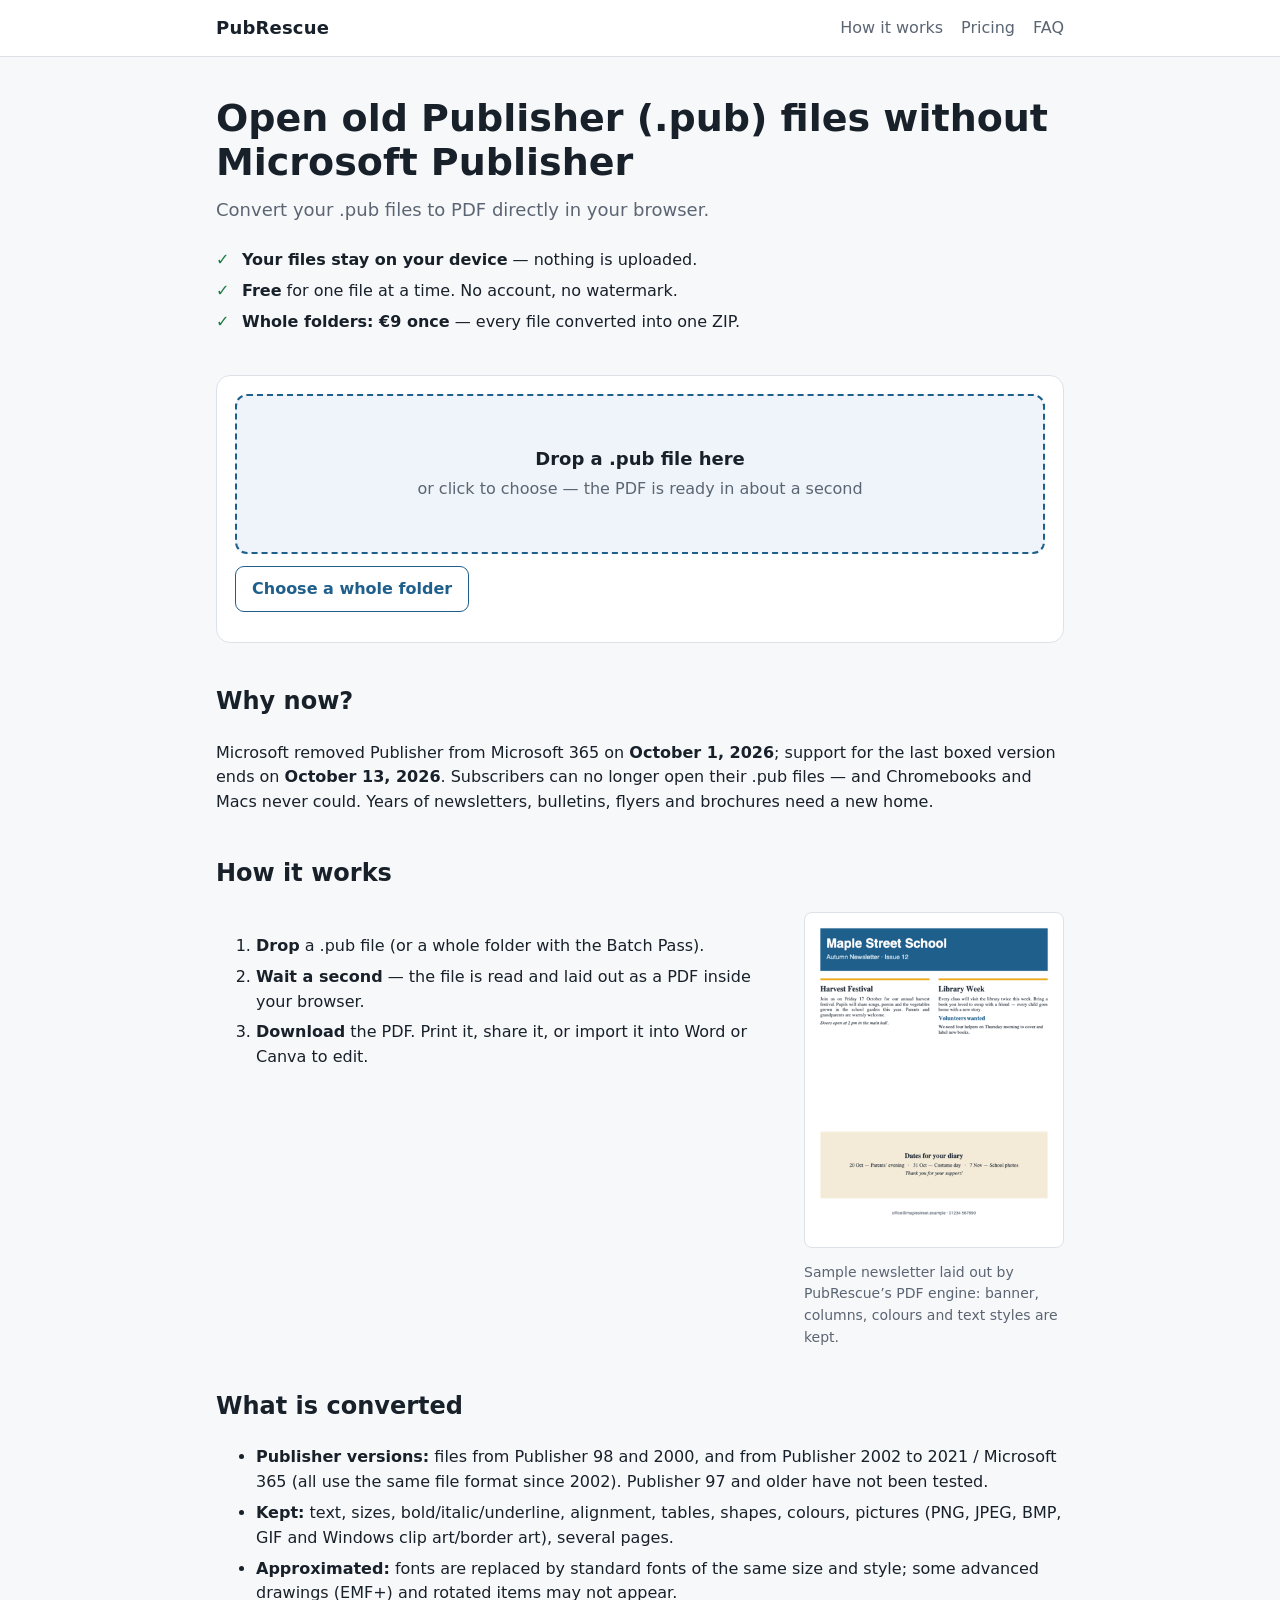
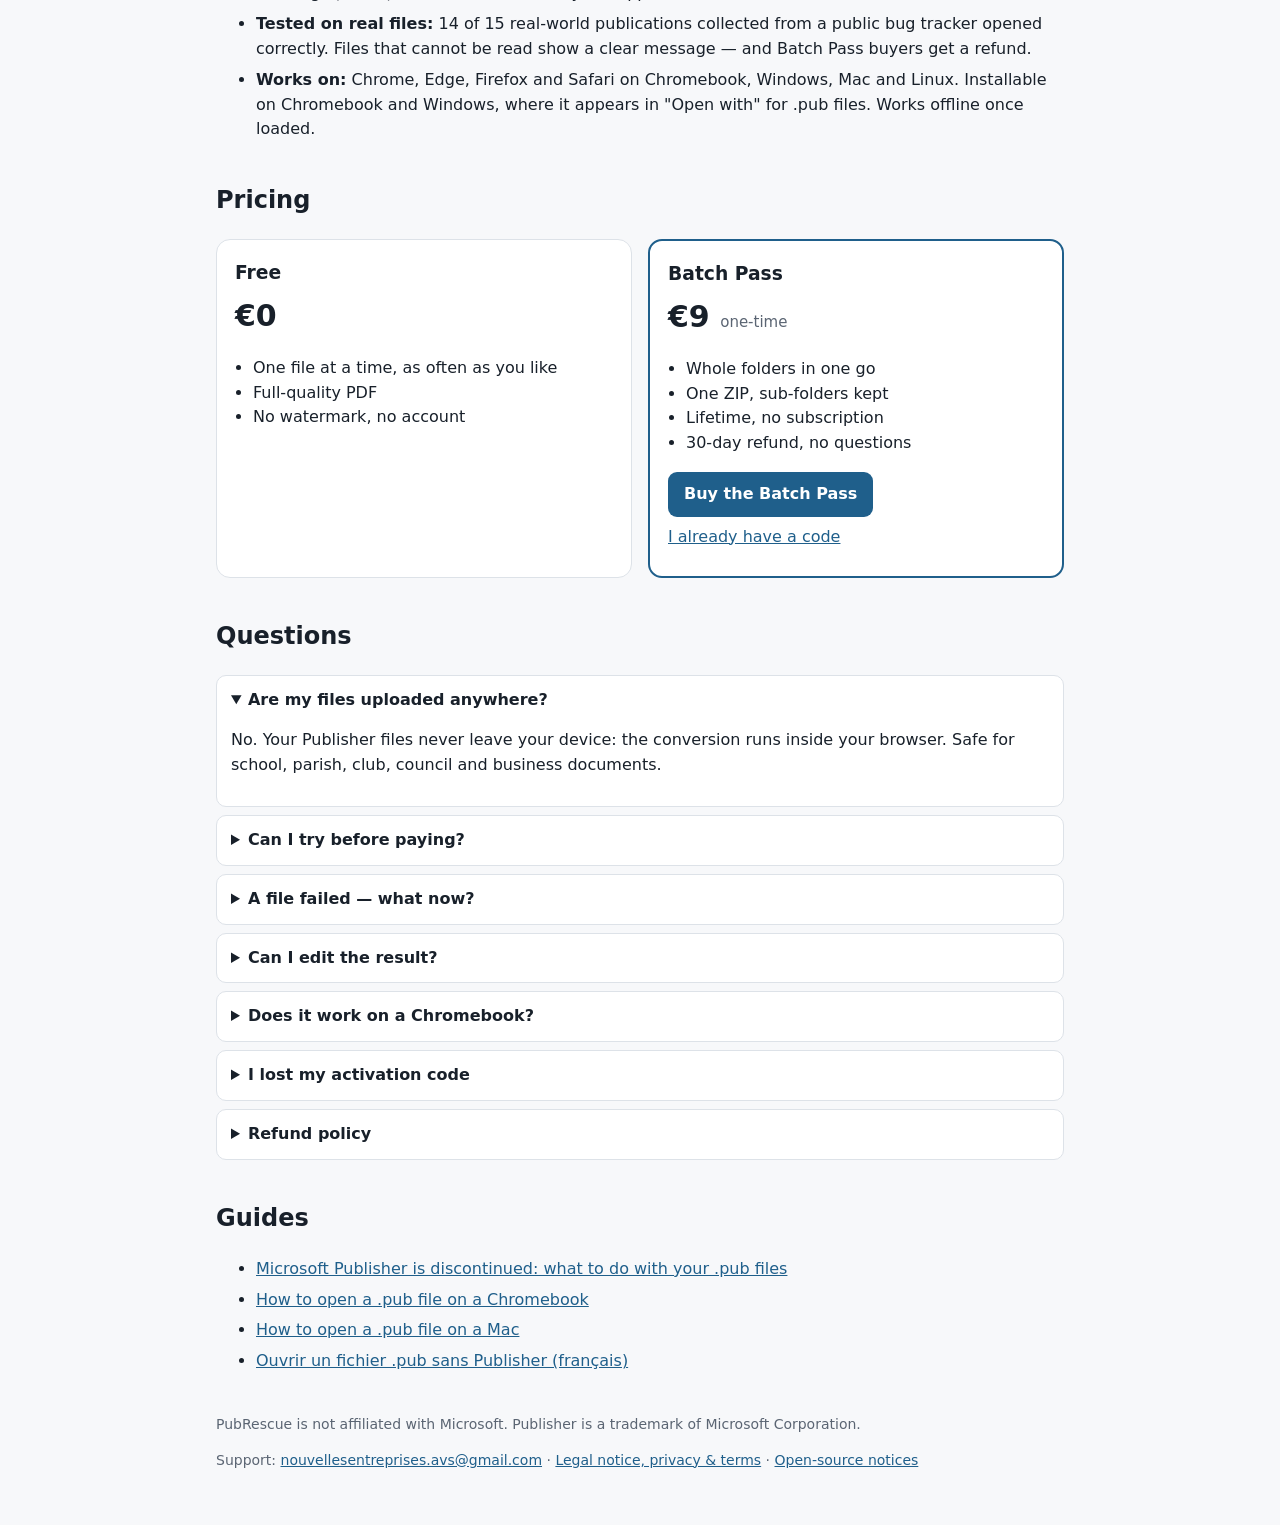
==== index.html @ b8727f78 "Ajoute une page SEO francaise (ouvrir un .pub sans Publisher) + sitemap + lien accueil Cible les req" ====
<!doctype html>
<html lang="en">
<head>
<meta charset="utf-8">
<meta name="viewport" content="width=device-width, initial-scale=1">
<title>Open Publisher (.pub) files without Publisher — free PDF converter | PubRescue</title>
<meta name="description" content="Open old Microsoft Publisher (.pub) files without Publisher. Convert them to PDF in your browser — your files stay on your device. Free for single files, €9 one-time for whole folders.">
<link rel="canonical" href="https://ycmmm-hub.github.io/pubrescue/">
<link rel="manifest" href="manifest.webmanifest">
<link rel="icon" href="icons/icon-192.png">
<meta name="theme-color" content="#1f5f8b">
<link rel="stylesheet" href="css/app.css">
<script type="application/ld+json">
{"@context":"https://schema.org","@type":"SoftwareApplication","name":"PubRescue","applicationCategory":"UtilitiesApplication","operatingSystem":"Web browser (ChromeOS, Windows, macOS, Linux)","offers":[{"@type":"Offer","price":"0","priceCurrency":"EUR","description":"Convert one .pub file at a time to PDF"},{"@type":"Offer","price":"9","priceCurrency":"EUR","description":"Batch Pass: whole folders to a ZIP of PDFs"}]}
</script>
</head>
<body>
<header class="top">
  <div class="wrap">
    <strong class="logo">PubRescue</strong>
    <nav><a href="#how">How it works</a><a href="#pricing">Pricing</a><a href="#faq">FAQ</a></nav>
  </div>
</header>

<main class="wrap">
  <section class="hero">
    <h1>Open old Publisher (.pub) files without Microsoft Publisher</h1>
    <p class="lead">Convert your .pub files to PDF directly in your browser.</p>
    <ul class="promises">
      <li><b>Your files stay on your device</b> — nothing is uploaded.</li>
      <li><b>Free</b> for one file at a time. No account, no watermark.</li>
      <li><b>Whole folders: <span class="price-copy">€9</span> once</b> — every file converted into one ZIP.</li>
    </ul>
  </section>

  <section id="tool" class="tool" aria-label="Converter">
    <label id="drop" class="drop" for="pick">
      <span class="drop-title">Drop a .pub file here</span>
      <span class="drop-sub">or click to choose — the PDF is ready in about a second</span>
      <input id="pick" type="file" accept=".pub" multiple hidden>
    </label>
    <div class="tool-actions">
      <label class="btn ghost">Choose a whole folder<input id="pick-folder" type="file" webkitdirectory multiple hidden></label>
      <button id="unlock-all" class="btn" hidden>Convert all — Batch Pass</button>
      <button id="download-all" class="btn" hidden>Download all as ZIP</button>
    </div>
    <p id="summary" class="summary" aria-live="polite"></p>
    <p id="skipped" class="summary"></p>
    <ul id="files" class="files"></ul>
    <p id="license-state" class="ok-msg"></p>
  </section>

  <section class="why">
    <h2>Why now?</h2>
    <p>Microsoft removed Publisher from Microsoft 365 on <b>October 1, 2026</b>; support for the last boxed version ends on <b>October 13, 2026</b>. Subscribers can no longer open their .pub files — and Chromebooks and Macs never could. Years of newsletters, bulletins, flyers and brochures need a new home.</p>
  </section>

  <section id="how" class="how">
    <h2>How it works</h2>
    <div class="example">
      <ol class="steps">
        <li><b>Drop</b> a .pub file (or a whole folder with the Batch Pass).</li>
        <li><b>Wait a second</b> — the file is read and laid out as a PDF inside your browser.</li>
        <li><b>Download</b> the PDF. Print it, share it, or import it into Word or Canva to edit.</li>
      </ol>
      <figure>
        <img src="img/example-result.png" width="402" height="520" alt="Example PDF produced by PubRescue: a school newsletter with a coloured banner, two columns of text and a highlighted box">
        <figcaption>Sample newsletter laid out by PubRescue’s PDF engine: banner, columns, colours and text styles are kept.</figcaption>
      </figure>
    </div>
  </section>

  <section class="specs">
    <h2>What is converted</h2>
    <ul>
      <li><b>Publisher versions:</b> files from Publisher 98 and 2000, and from Publisher 2002 to 2021 / Microsoft 365 (all use the same file format since 2002). Publisher 97 and older have not been tested.</li>
      <li><b>Kept:</b> text, sizes, bold/italic/underline, alignment, tables, shapes, colours, pictures (PNG, JPEG, BMP, GIF and Windows clip art/border art), several pages.</li>
      <li><b>Approximated:</b> fonts are replaced by standard fonts of the same size and style; some advanced drawings (EMF+) and rotated items may not appear.</li>
      <li><b>Tested on real files:</b> 14 of 15 real-world publications collected from a public bug tracker opened correctly. Files that cannot be read show a clear message — and Batch Pass buyers get a refund.</li>
      <li><b>Works on:</b> Chrome, Edge, Firefox and Safari on Chromebook, Windows, Mac and Linux. Installable on Chromebook and Windows, where it appears in "Open with" for .pub files. Works offline once loaded.</li>
    </ul>
  </section>

  <section id="pricing" class="pricing">
    <h2>Pricing</h2>
    <div class="plans">
      <div class="plan">
        <h3>Free</h3>
        <p class="amount">€0</p>
        <ul><li>One file at a time, as often as you like</li><li>Full-quality PDF</li><li>No watermark, no account</li></ul>
      </div>
      <div class="plan featured">
        <h3>Batch Pass</h3>
        <p class="amount"><span class="price-copy">€9</span> <small>one-time</small></p>
        <ul><li>Whole folders in one go</li><li>One ZIP, sub-folders kept</li><li>Lifetime, no subscription</li><li>30-day refund, no questions</li></ul>
        <a id="buy" class="btn" href="#" target="_blank" rel="noopener">Buy the Batch Pass</a>
        <button id="have-code" class="link">I already have a code</button>
      </div>
    </div>
  </section>

  <section id="faq" class="faq">
    <h2>Questions</h2>
    <details open><summary>Are my files uploaded anywhere?</summary><p>No. Your Publisher files never leave your device: the conversion runs inside your browser. Safe for school, parish, club, council and business documents.</p></details>
    <details><summary>Can I try before paying?</summary><p>Yes — convert as many single files as you want for free. The Batch Pass only saves you from doing them one by one.</p></details>
    <details><summary>A file failed — what now?</summary><p>Some damaged or unusual files cannot be read yet. If you bought the Batch Pass and it does not work for your files, you get a full refund.</p></details>
    <details><summary>Can I edit the result?</summary><p>The PDF keeps your layout for reading, printing and archiving. To edit, open the PDF in Word, or import it into Canva or Google Docs.</p></details>
    <details><summary>Does it work on a Chromebook?</summary><p>Yes. In Chrome, click the install icon in the address bar: PubRescue then appears in "Open with" for .pub files in the Files app.</p></details>
    <details><summary>I lost my activation code</summary><p>Write to support with the e-mail used for payment and we send it again.</p></details>
    <details><summary>Refund policy</summary><p>Full refund within 30 days of purchase, for any reason — reply to your Stripe receipt or write to support.</p></details>
  </section>

  <section class="guides">
    <h2>Guides</h2>
    <ul>
      <li><a href="microsoft-publisher-discontinued.html">Microsoft Publisher is discontinued: what to do with your .pub files</a></li>
      <li><a href="open-pub-file-on-chromebook.html">How to open a .pub file on a Chromebook</a></li>
      <li><a href="open-pub-file-on-mac.html">How to open a .pub file on a Mac</a></li>
      <li><a href="ouvrir-fichier-publisher-sans-publisher.html" hreflang="fr">Ouvrir un fichier .pub sans Publisher (français)</a></li>
    </ul>
  </section>
</main>

<footer class="wrap foot">
  <p>PubRescue is not affiliated with Microsoft. Publisher is a trademark of Microsoft Corporation.</p>
  <p>Support: <a href="mailto:nouvellesentreprises.avs@gmail.com">nouvellesentreprises.avs@gmail.com</a> · <a href="legal.html">Legal notice, privacy &amp; terms</a> · <a href="third-party-notices.html">Open-source notices</a></p>
</footer>

<div id="paywall" class="modal" hidden>
  <div class="card" role="dialog" aria-labelledby="pw-title">
    <h2 id="pw-title">Convert whole folders at once</h2>
    <p>The free version converts one file at a time. The <b>Batch Pass</b> converts every file you drop and gives you one ZIP with your folders kept — one payment, no subscription, 30-day refund.</p>
    <a id="paywall-buy" class="btn" href="#" target="_blank" rel="noopener">Buy for <span class="price-copy">€9</span></a>
    <form id="activate">
      <label for="code">Already paid? Enter the activation code shown after payment:</label>
      <div class="row"><input id="code" autocomplete="off" spellcheck="false" placeholder="PUBR-XXXX-XXXX"><button class="btn ghost" type="submit">Activate</button></div>
      <p id="code-msg" class="code-msg" aria-live="polite"></p>
    </form>
    <button id="close-paywall" class="link">Not now</button>
  </div>
</div>

<script type="module" src="js/app.js"></script>
</body>
</html>
---- css/app.css ----
[hidden] { display: none !important; }
:root {
  --bg: #f7f8fa; --surface: #ffffff; --text: #18202a; --muted: #5b6573; --line: #dde2e8;
  --accent: #1f5f8b; --accent-ink: #ffffff; --ok: #1d7a46; --err: #b3261e; --drop: #eef4f9;
}
@media (prefers-color-scheme: dark) {
  :root:not([data-theme="light"]) {
    --bg: #111418; --surface: #1a1f25; --text: #e7ebf0; --muted: #9aa5b1; --line: #2c333b;
    --accent: #5fa8dc; --accent-ink: #0b1620; --ok: #59c38a; --err: #ff8a80; --drop: #16232e;
  }
}
:root[data-theme="dark"] {
  --bg: #111418; --surface: #1a1f25; --text: #e7ebf0; --muted: #9aa5b1; --line: #2c333b;
  --accent: #5fa8dc; --accent-ink: #0b1620; --ok: #59c38a; --err: #ff8a80; --drop: #16232e;
}
* { box-sizing: border-box; }
body { margin: 0; background: var(--bg); color: var(--text); font: 16px/1.55 system-ui, -apple-system, "Segoe UI", Roboto, sans-serif; }
.wrap { max-width: 880px; margin: 0 auto; padding: 0 16px; }
a { color: var(--accent); }
.top { background: var(--surface); border-bottom: 1px solid var(--line); }
.top .wrap { display: flex; align-items: center; justify-content: space-between; height: 56px; }
.top nav a { margin-left: 18px; text-decoration: none; color: var(--muted); }
.logo { font-size: 18px; letter-spacing: .2px; }
.hero h1 { font-size: clamp(26px, 5vw, 38px); line-height: 1.15; margin: 36px 0 12px; }
.lead { font-size: 18px; color: var(--muted); margin: 0 0 24px; }
.tool { background: var(--surface); border: 1px solid var(--line); border-radius: 14px; padding: 18px; }
.drop { display: flex; flex-direction: column; align-items: center; justify-content: center; gap: 4px; min-height: 160px;
  border: 2px dashed var(--accent); border-radius: 12px; background: var(--drop); cursor: pointer; text-align: center; padding: 16px; }
.drop.over { filter: brightness(.95); }
.drop-title { font-weight: 600; font-size: 18px; }
.drop-sub { color: var(--muted); }
.tool-actions { display: flex; flex-wrap: wrap; gap: 10px; margin-top: 12px; }
.btn { display: inline-block; border: 0; border-radius: 9px; padding: 10px 16px; background: var(--accent); color: var(--accent-ink);
  font: inherit; font-weight: 600; text-decoration: none; cursor: pointer; }
.btn.ghost { background: transparent; color: var(--accent); border: 1px solid var(--accent); }
.btn.small { padding: 6px 10px; font-size: 14px; }
.link { background: none; border: 0; color: var(--accent); cursor: pointer; font: inherit; padding: 8px 0; text-decoration: underline; }
.summary { color: var(--muted); margin: 12px 0 0; }
.files { list-style: none; padding: 0; margin: 8px 0 0; }
.file { display: grid; grid-template-columns: 1fr auto auto; gap: 4px 12px; align-items: center; padding: 10px 0; border-top: 1px solid var(--line); }
.file .name { font-weight: 600; overflow-wrap: anywhere; }
.file .meta { grid-column: 1; grid-row: 2; color: var(--muted); font-size: 14px; }
.file .status { font-size: 14px; color: var(--muted); }
.file.done .status { color: var(--ok); }
.file.error .status { color: var(--err); }
.file .btn { grid-column: 3; grid-row: 1 / span 2; }
.ok-msg { color: var(--ok); margin: 8px 0 0; }
section { margin: 40px 0; }
.steps li { margin: 6px 0; }
.plans { display: grid; grid-template-columns: repeat(auto-fit, minmax(240px, 1fr)); gap: 16px; }
.plan { background: var(--surface); border: 1px solid var(--line); border-radius: 14px; padding: 18px; }
.plan.featured { border: 2px solid var(--accent); }
.plan h3 { margin: 0; }
.amount { font-size: 30px; font-weight: 700; margin: 6px 0; }
.amount small { font-size: 15px; color: var(--muted); font-weight: 400; }
.plan ul { padding-left: 18px; }
.faq details { background: var(--surface); border: 1px solid var(--line); border-radius: 10px; padding: 12px 14px; margin: 8px 0; }
.faq summary { cursor: pointer; font-weight: 600; }
.foot { color: var(--muted); font-size: 14px; padding-bottom: 40px; }
.modal { position: fixed; inset: 0; background: rgba(0, 0, 0, .45); display: flex; align-items: center; justify-content: center; padding: 16px; }
.modal[hidden] { display: none; }
.card { background: var(--surface); border-radius: 14px; padding: 22px; max-width: 460px; width: 100%; }
.card h2 { margin-top: 0; }
.row { display: flex; gap: 8px; margin-top: 6px; }
.row input { flex: 1; min-width: 0; padding: 10px; border: 1px solid var(--line); border-radius: 9px; background: var(--bg); color: var(--text); font: inherit; }
.code-msg { min-height: 1.4em; font-size: 14px; }
@media (max-width: 520px) {
  .top nav a { margin-left: 10px; font-size: 14px; }
  .file { grid-template-columns: 1fr auto; }
  .file .btn { grid-column: 1 / -1; grid-row: auto; justify-self: start; }
}
.promises { list-style: none; padding: 0; margin: 0 0 22px; }
.promises li { padding-left: 26px; position: relative; margin: 6px 0; }
.promises li::before { content: "✓"; position: absolute; left: 0; color: var(--ok); font-weight: 700; }
.example { display: grid; grid-template-columns: 1fr 260px; gap: 20px; align-items: start; }
.example figure { margin: 0; }
.example img { width: 100%; height: auto; border: 1px solid var(--line); border-radius: 8px; background: #fff; }
.example figcaption { color: var(--muted); font-size: 14px; margin-top: 6px; }
.specs li, .guides li { margin: 6px 0; }
.article { max-width: 720px; }
.article h1 { font-size: clamp(26px, 5vw, 34px); line-height: 1.2; margin-top: 32px; }
.cta { background: var(--surface); border: 1px solid var(--line); border-radius: 12px; padding: 16px; margin: 24px 0; }
@media (max-width: 640px) { .example { grid-template-columns: 1fr; } .example figure { max-width: 260px; } }
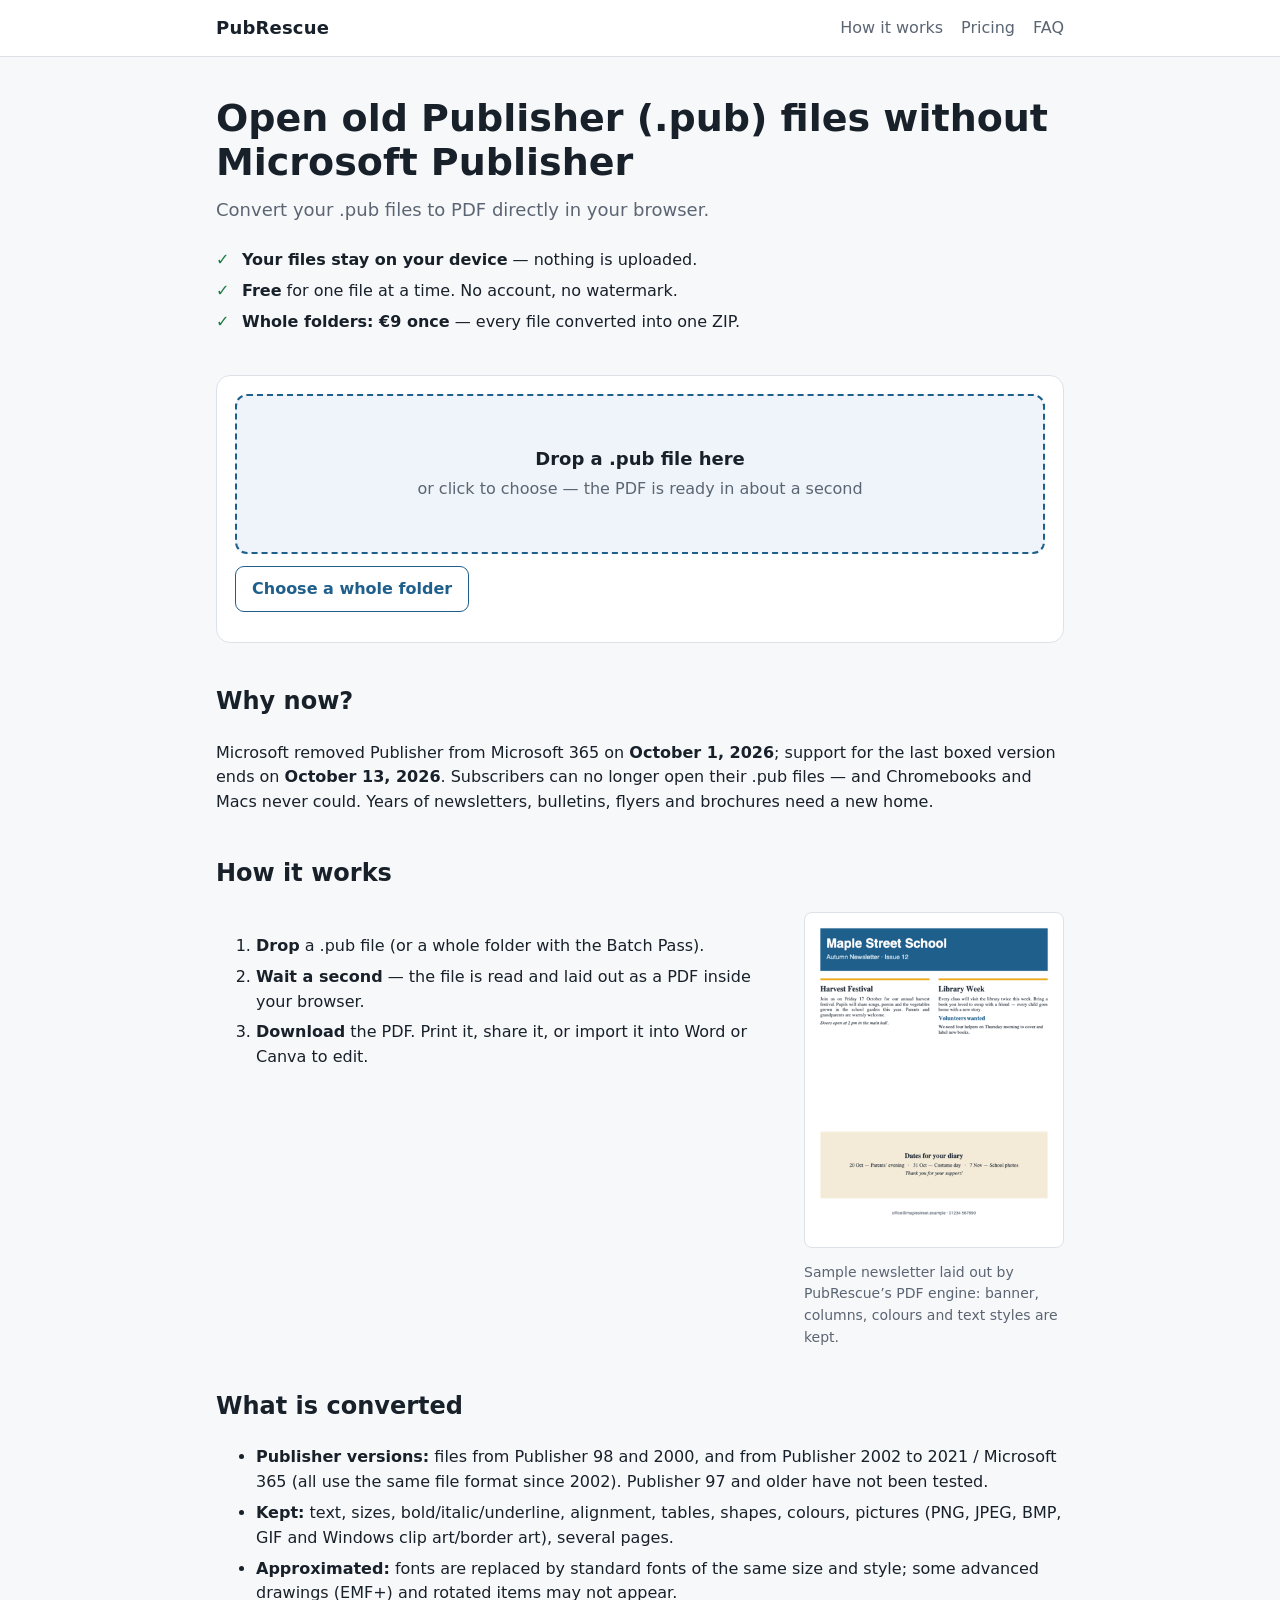
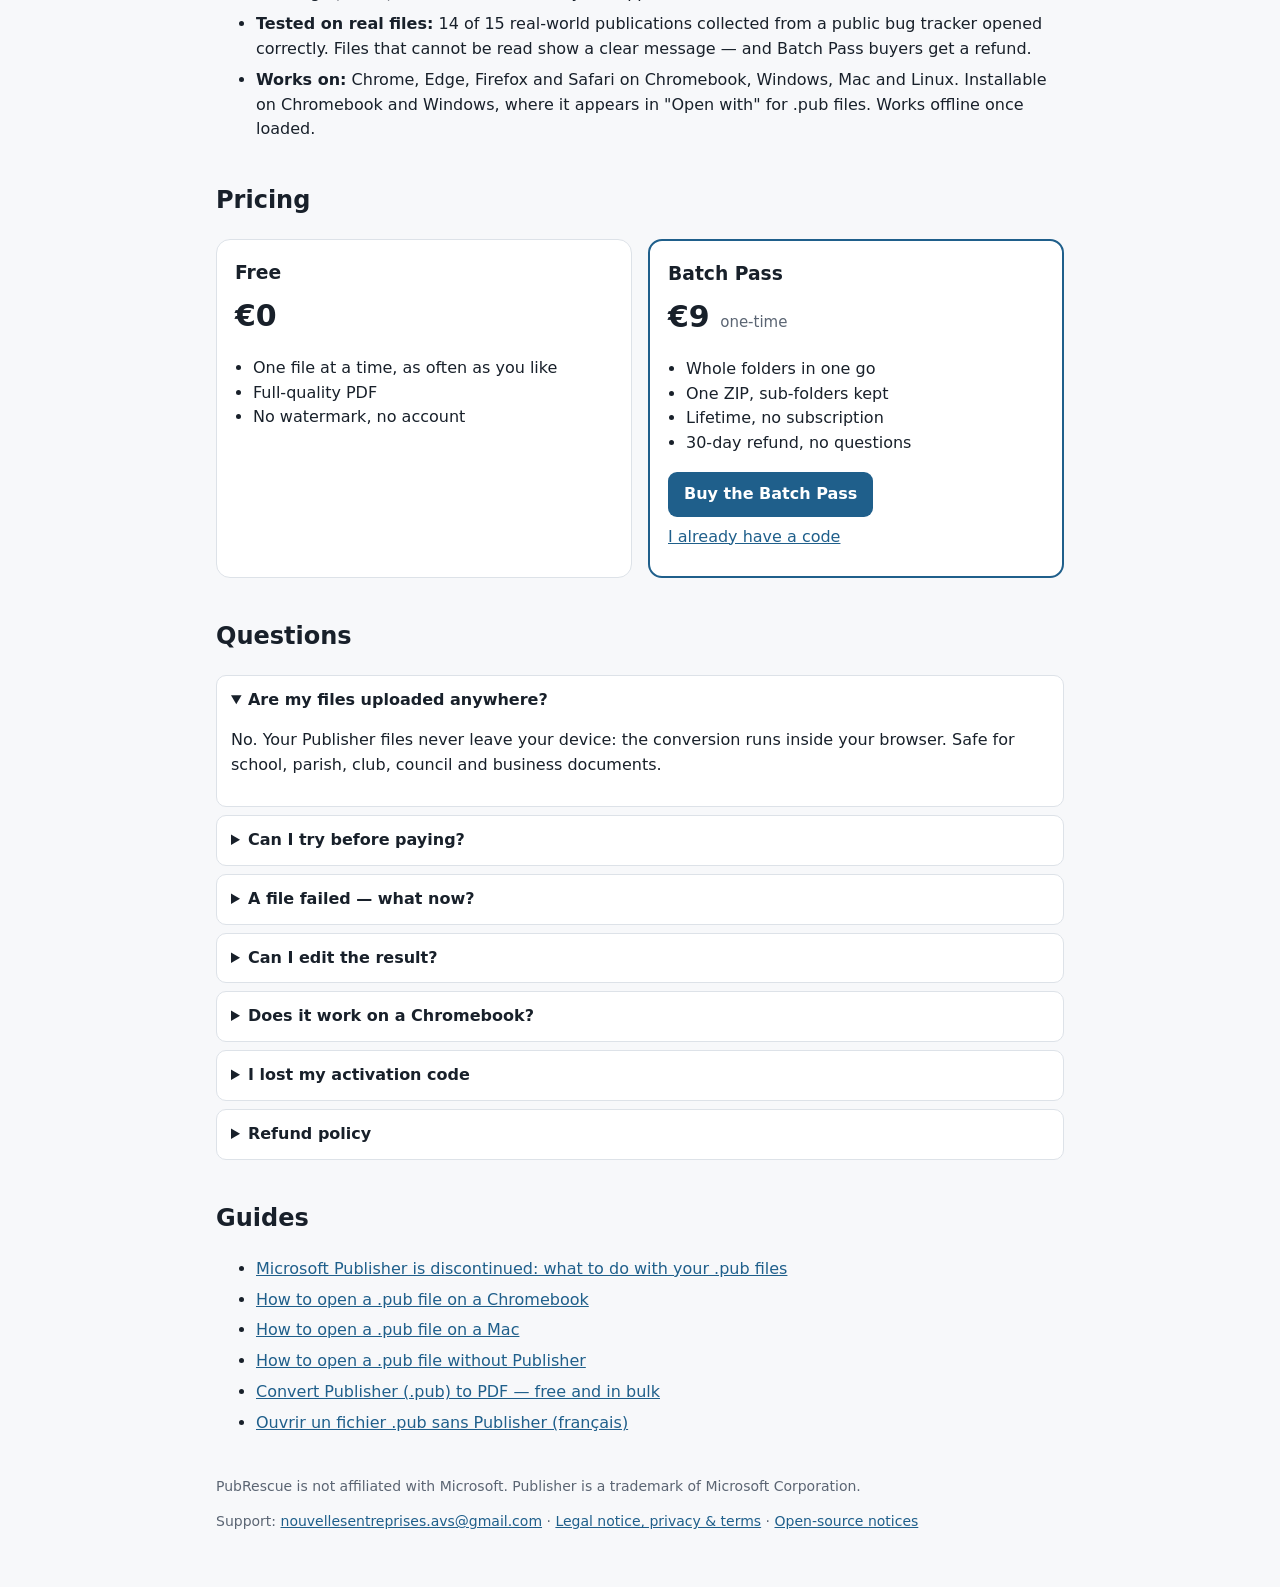
==== commit 027fb385: "Ajoute 2 pages SEO anglaises (open .pub without Publisher, convert to PDF free/bulk) + sitemap + lie" ====
--- a/index.html
+++ b/index.html
@@ -116,6 +116,8 @@
       <li><a href="microsoft-publisher-discontinued.html">Microsoft Publisher is discontinued: what to do with your .pub files</a></li>
       <li><a href="open-pub-file-on-chromebook.html">How to open a .pub file on a Chromebook</a></li>
       <li><a href="open-pub-file-on-mac.html">How to open a .pub file on a Mac</a></li>
+      <li><a href="open-pub-file-without-publisher.html">How to open a .pub file without Publisher</a></li>
+      <li><a href="convert-publisher-to-pdf.html">Convert Publisher (.pub) to PDF — free and in bulk</a></li>
       <li><a href="ouvrir-fichier-publisher-sans-publisher.html" hreflang="fr">Ouvrir un fichier .pub sans Publisher (français)</a></li>
     </ul>
   </section>
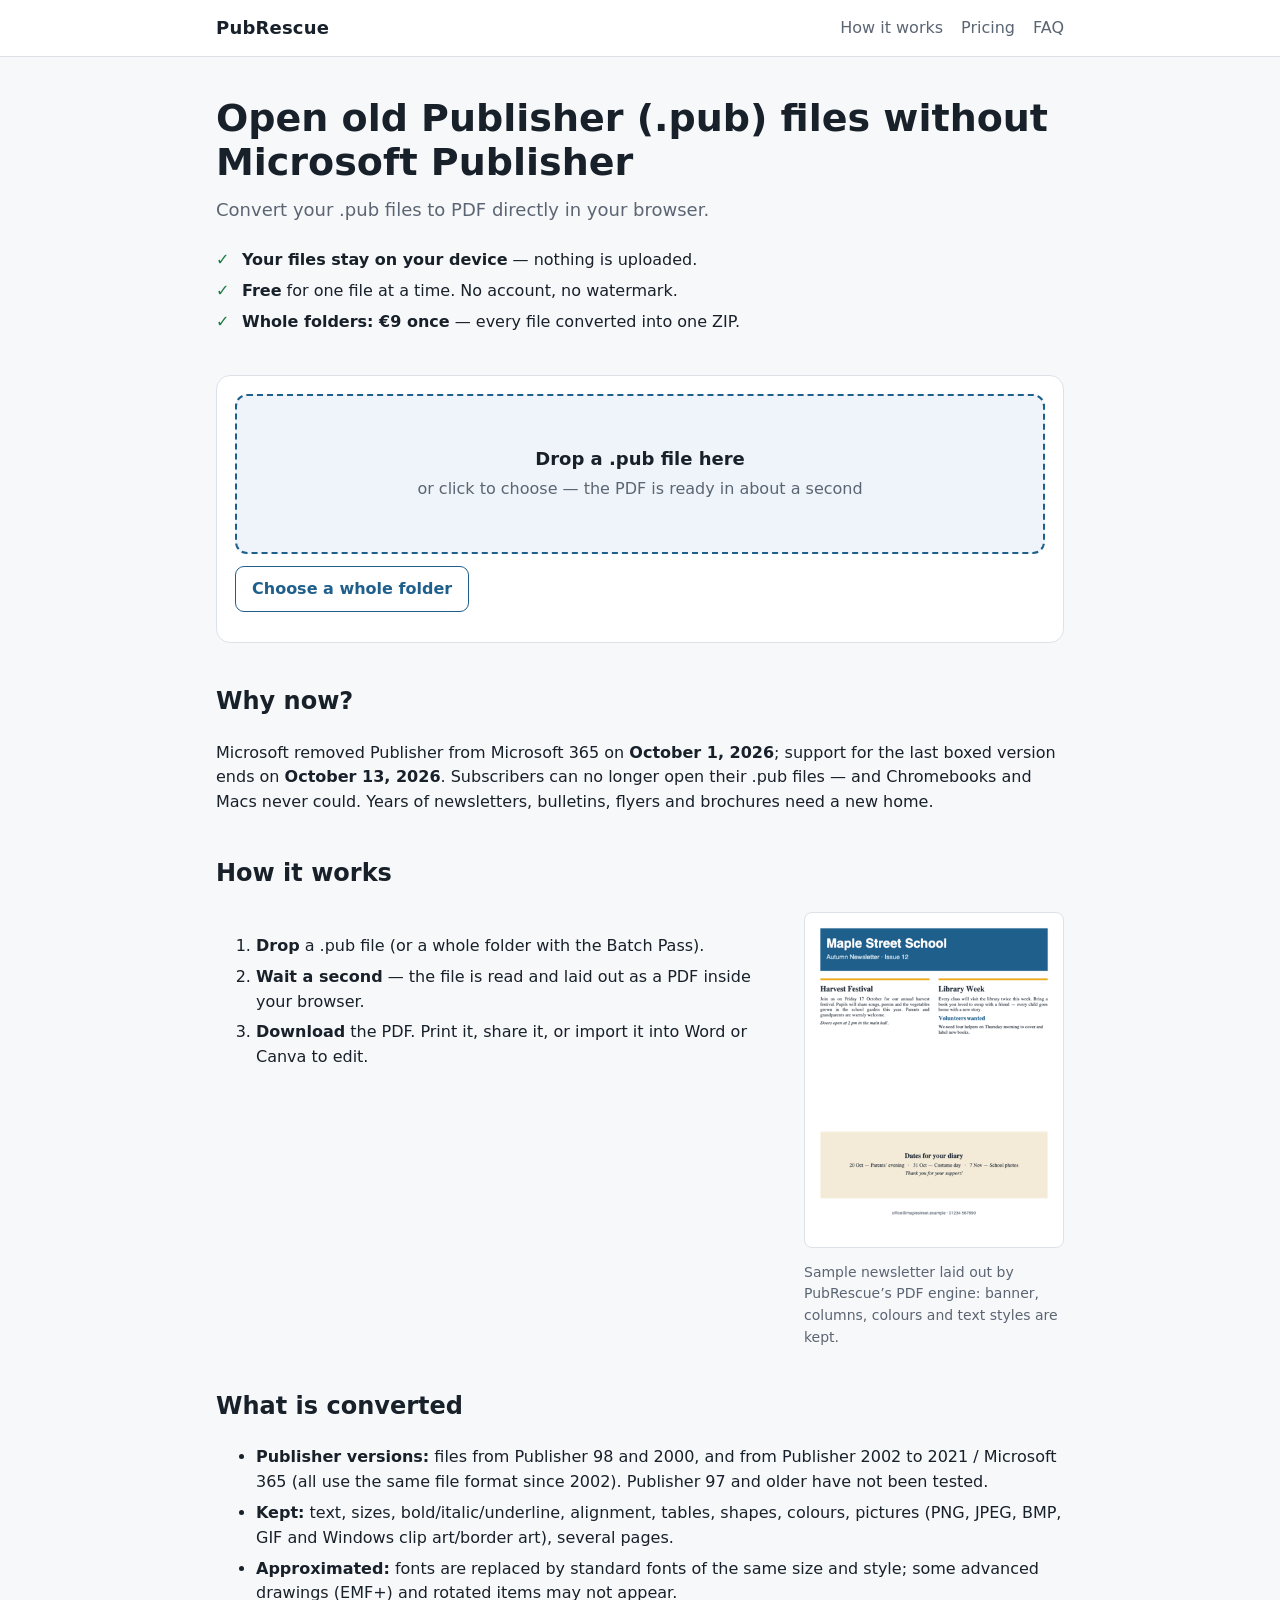
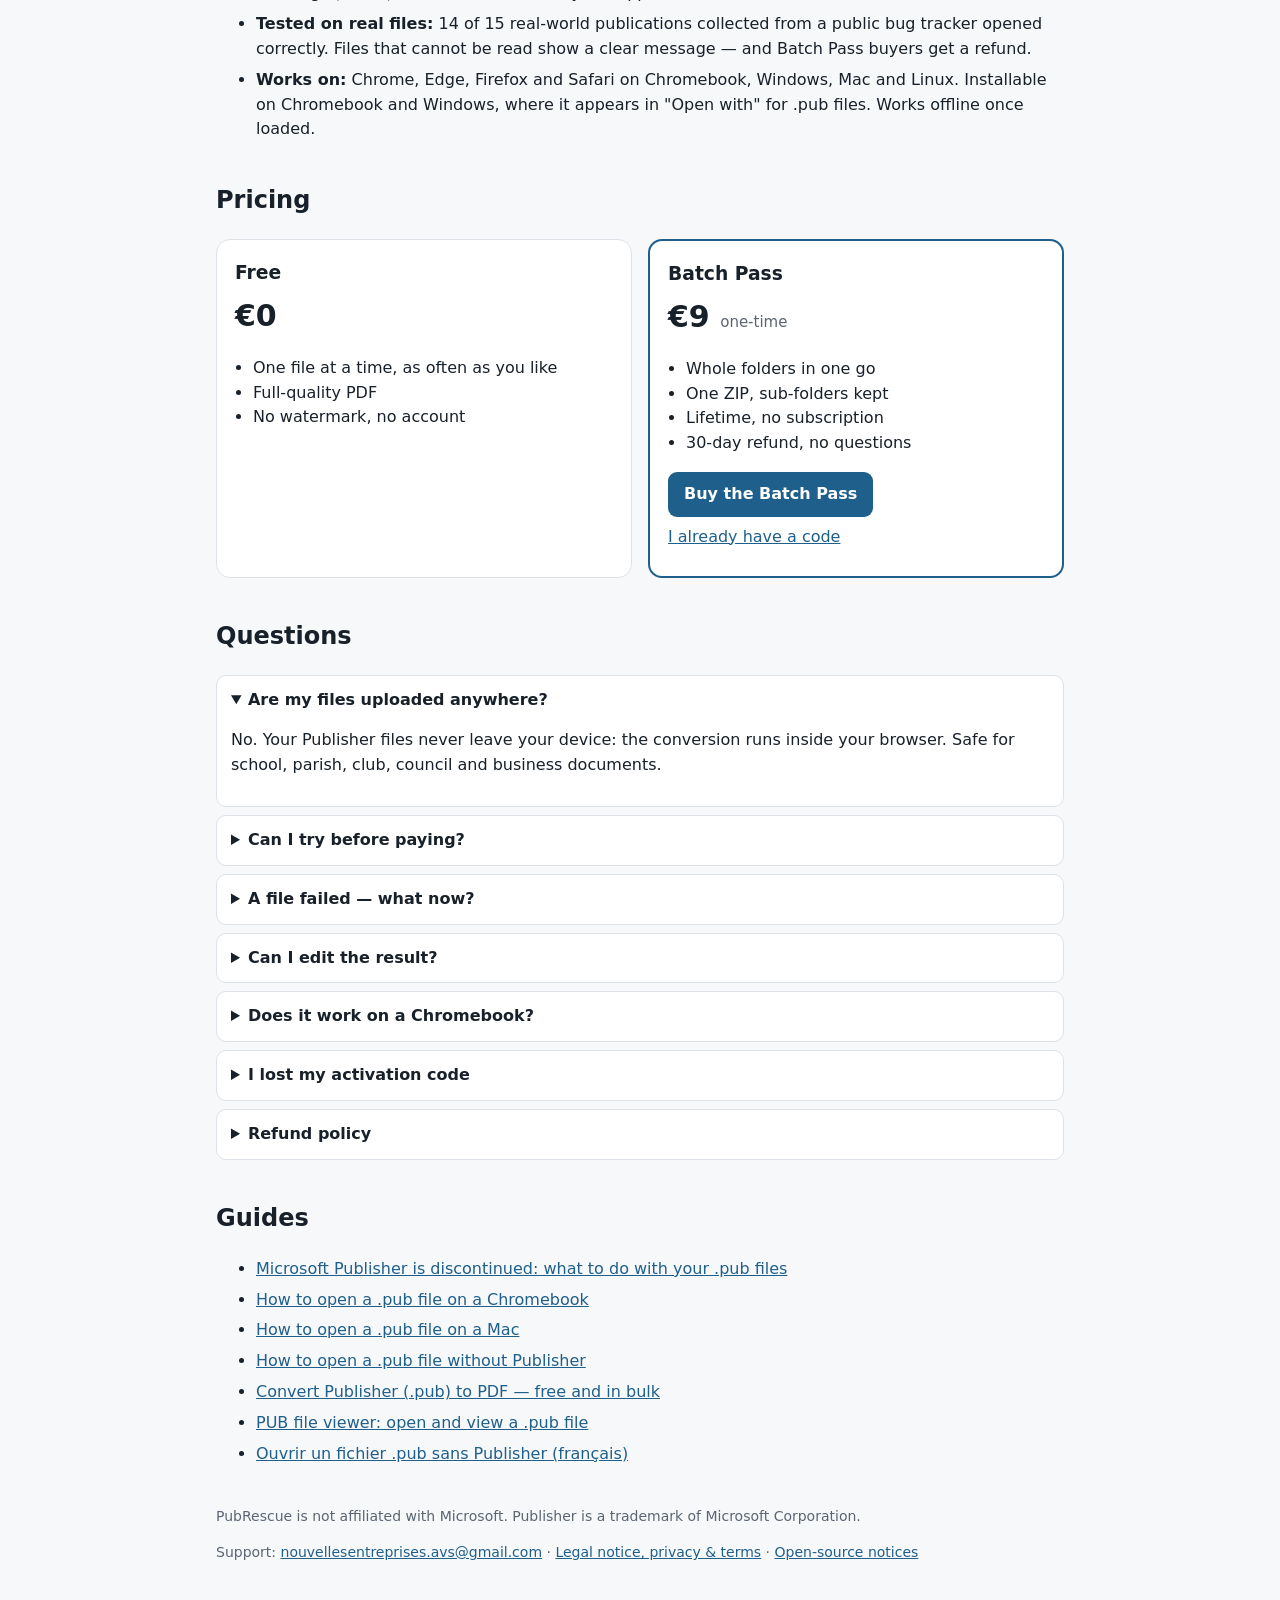
==== commit e43cf1a8: "Ajoute page SEO EN 'PUB file viewer' (cluster .pub viewer/opener) + sitemap + lien Co-Authored-By: C" ====
--- a/index.html
+++ b/index.html
@@ -118,6 +118,7 @@
       <li><a href="open-pub-file-on-mac.html">How to open a .pub file on a Mac</a></li>
       <li><a href="open-pub-file-without-publisher.html">How to open a .pub file without Publisher</a></li>
       <li><a href="convert-publisher-to-pdf.html">Convert Publisher (.pub) to PDF — free and in bulk</a></li>
+      <li><a href="pub-file-viewer.html">PUB file viewer: open and view a .pub file</a></li>
       <li><a href="ouvrir-fichier-publisher-sans-publisher.html" hreflang="fr">Ouvrir un fichier .pub sans Publisher (français)</a></li>
     </ul>
   </section>
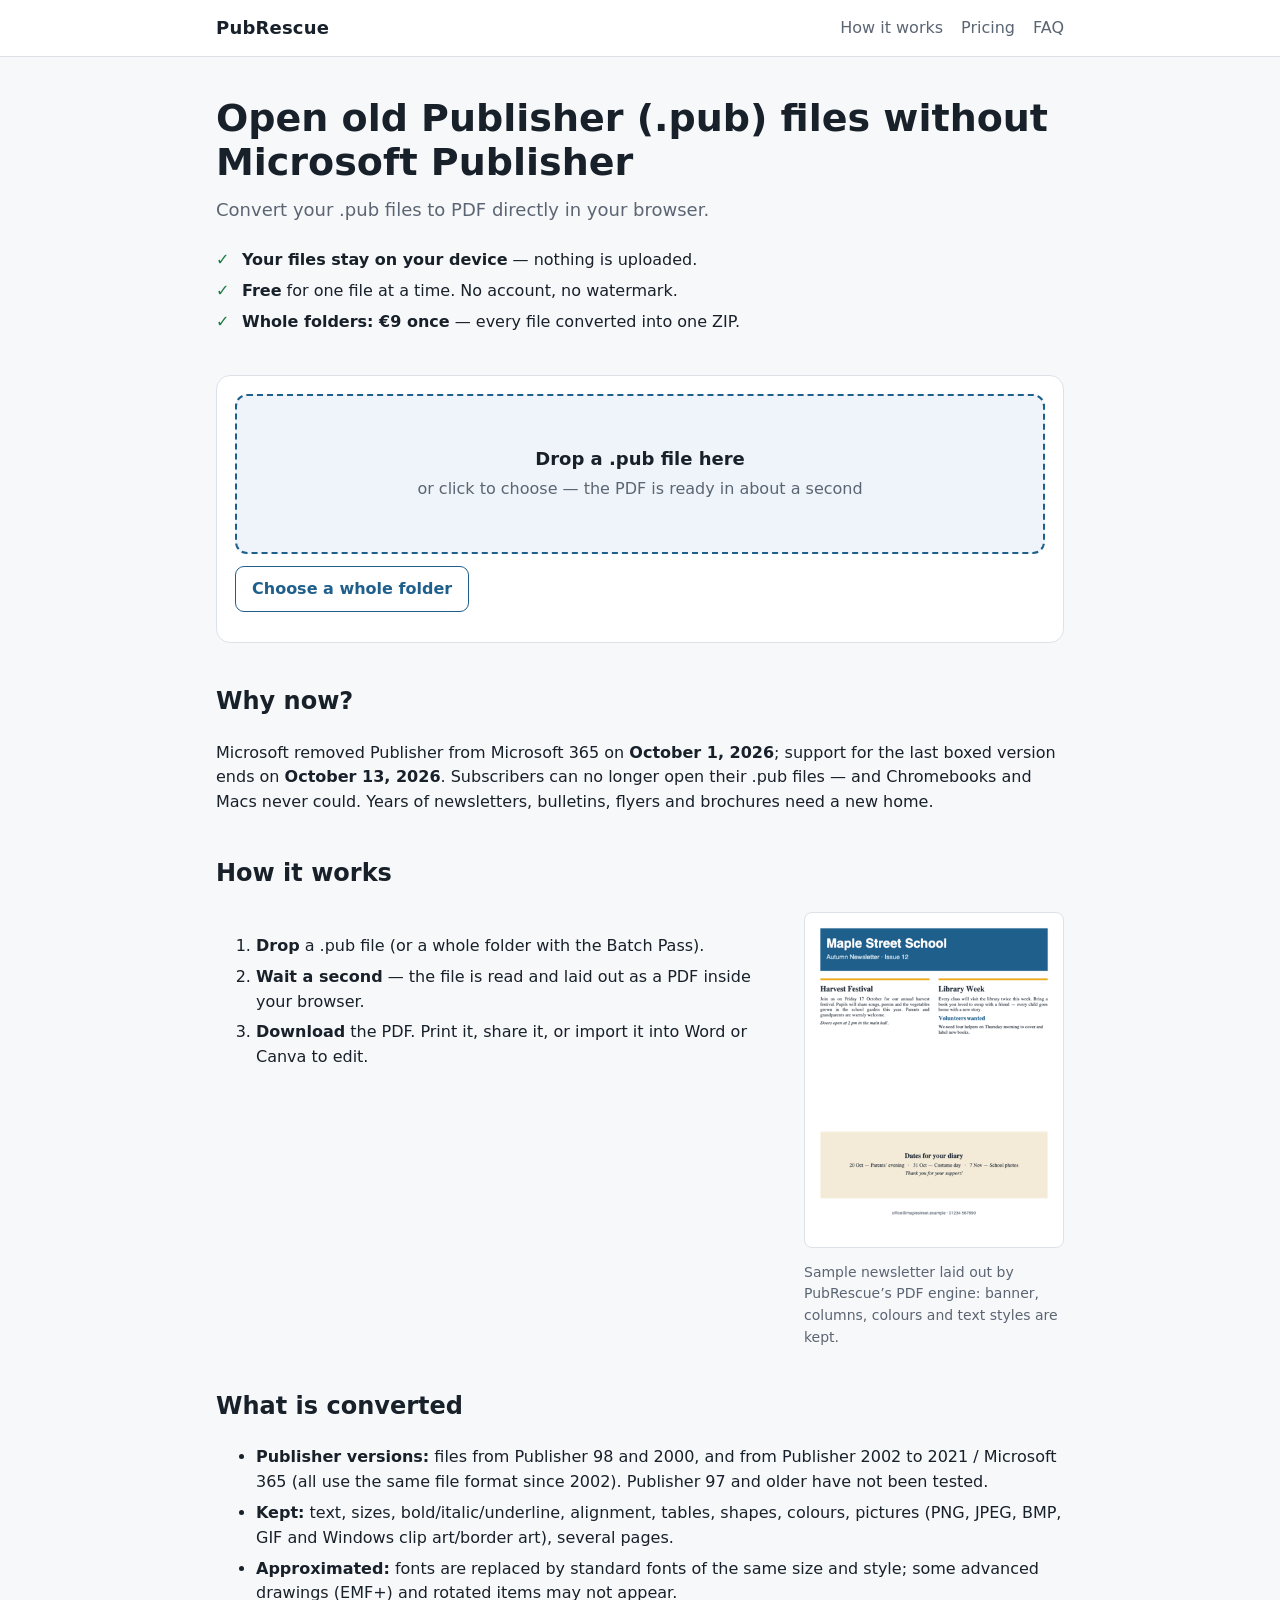
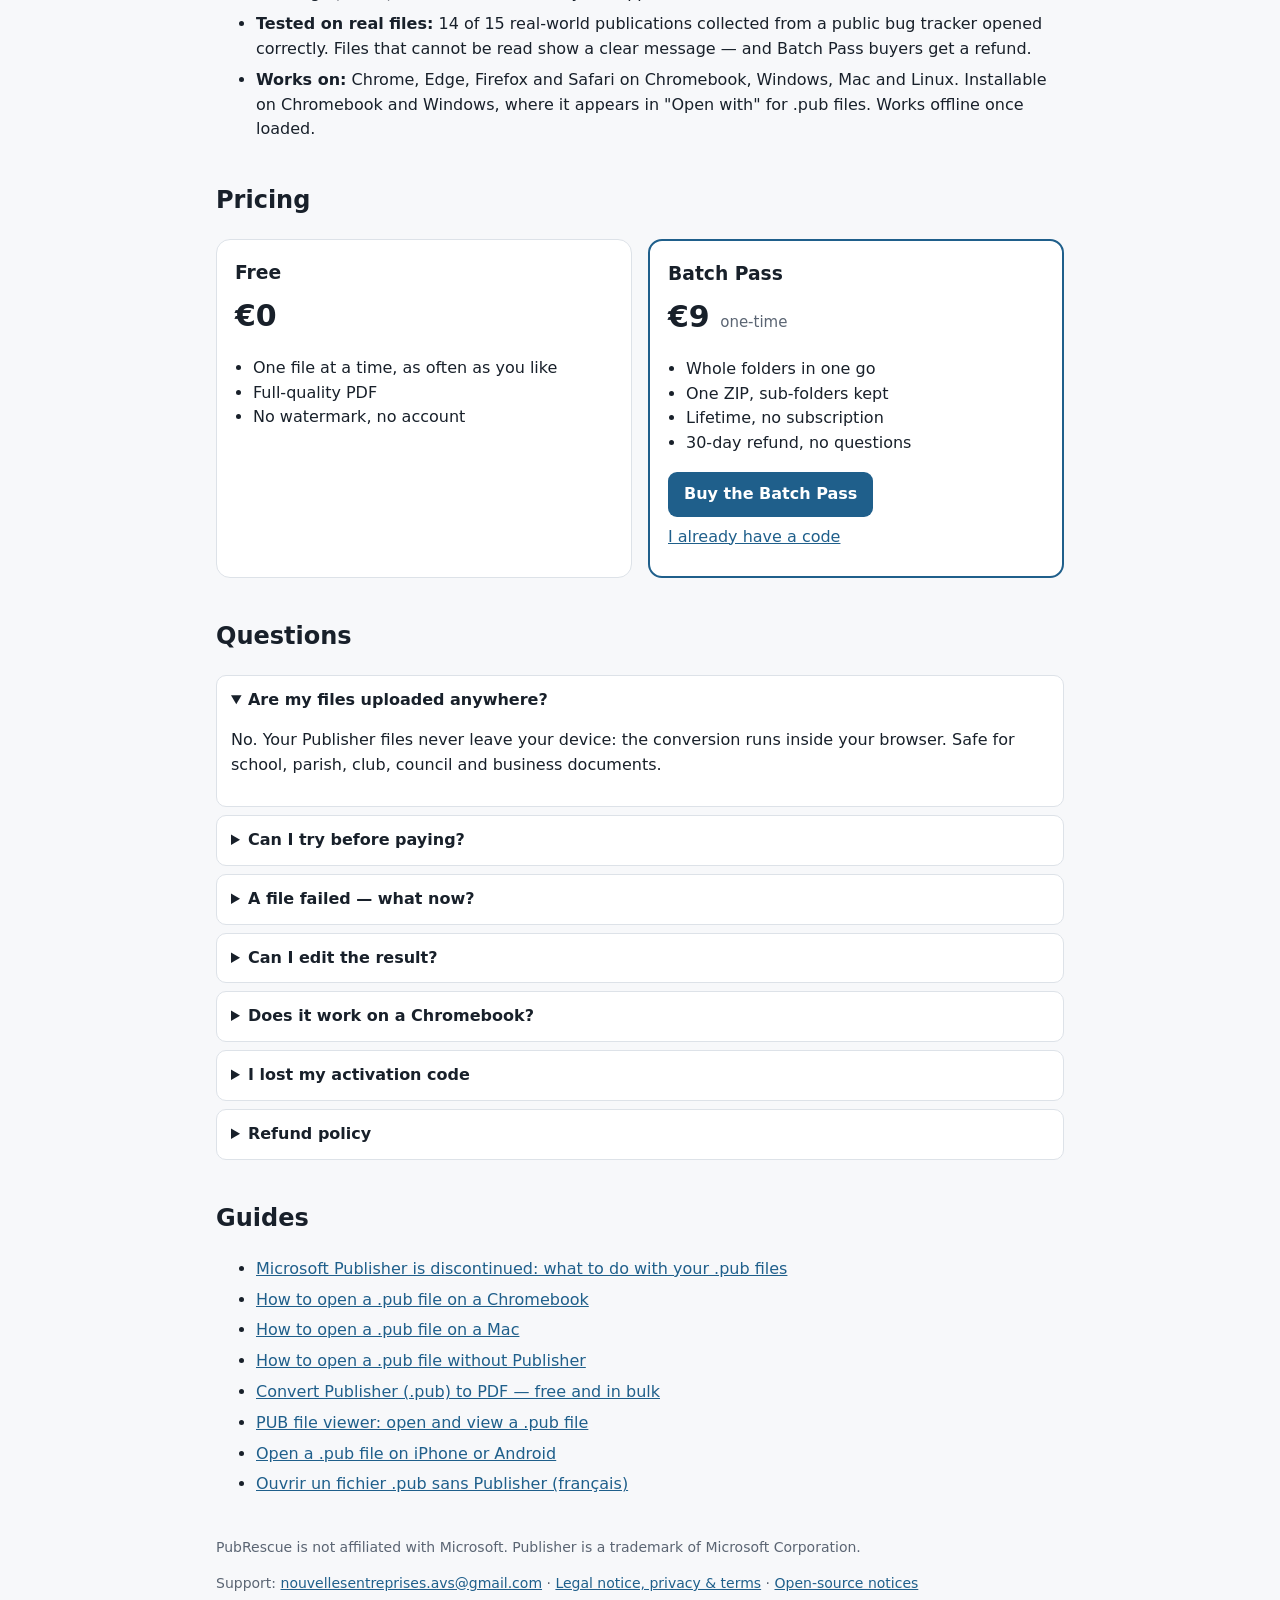
==== commit f8ae8096: "Ajoute page SEO EN 'open .pub on iPhone/Android' (cluster mobile) + sitemap + lien Co-Authored-By: C" ====
--- a/index.html
+++ b/index.html
@@ -119,6 +119,7 @@
       <li><a href="open-pub-file-without-publisher.html">How to open a .pub file without Publisher</a></li>
       <li><a href="convert-publisher-to-pdf.html">Convert Publisher (.pub) to PDF — free and in bulk</a></li>
       <li><a href="pub-file-viewer.html">PUB file viewer: open and view a .pub file</a></li>
+      <li><a href="open-pub-file-on-phone.html">Open a .pub file on iPhone or Android</a></li>
       <li><a href="ouvrir-fichier-publisher-sans-publisher.html" hreflang="fr">Ouvrir un fichier .pub sans Publisher (français)</a></li>
     </ul>
   </section>
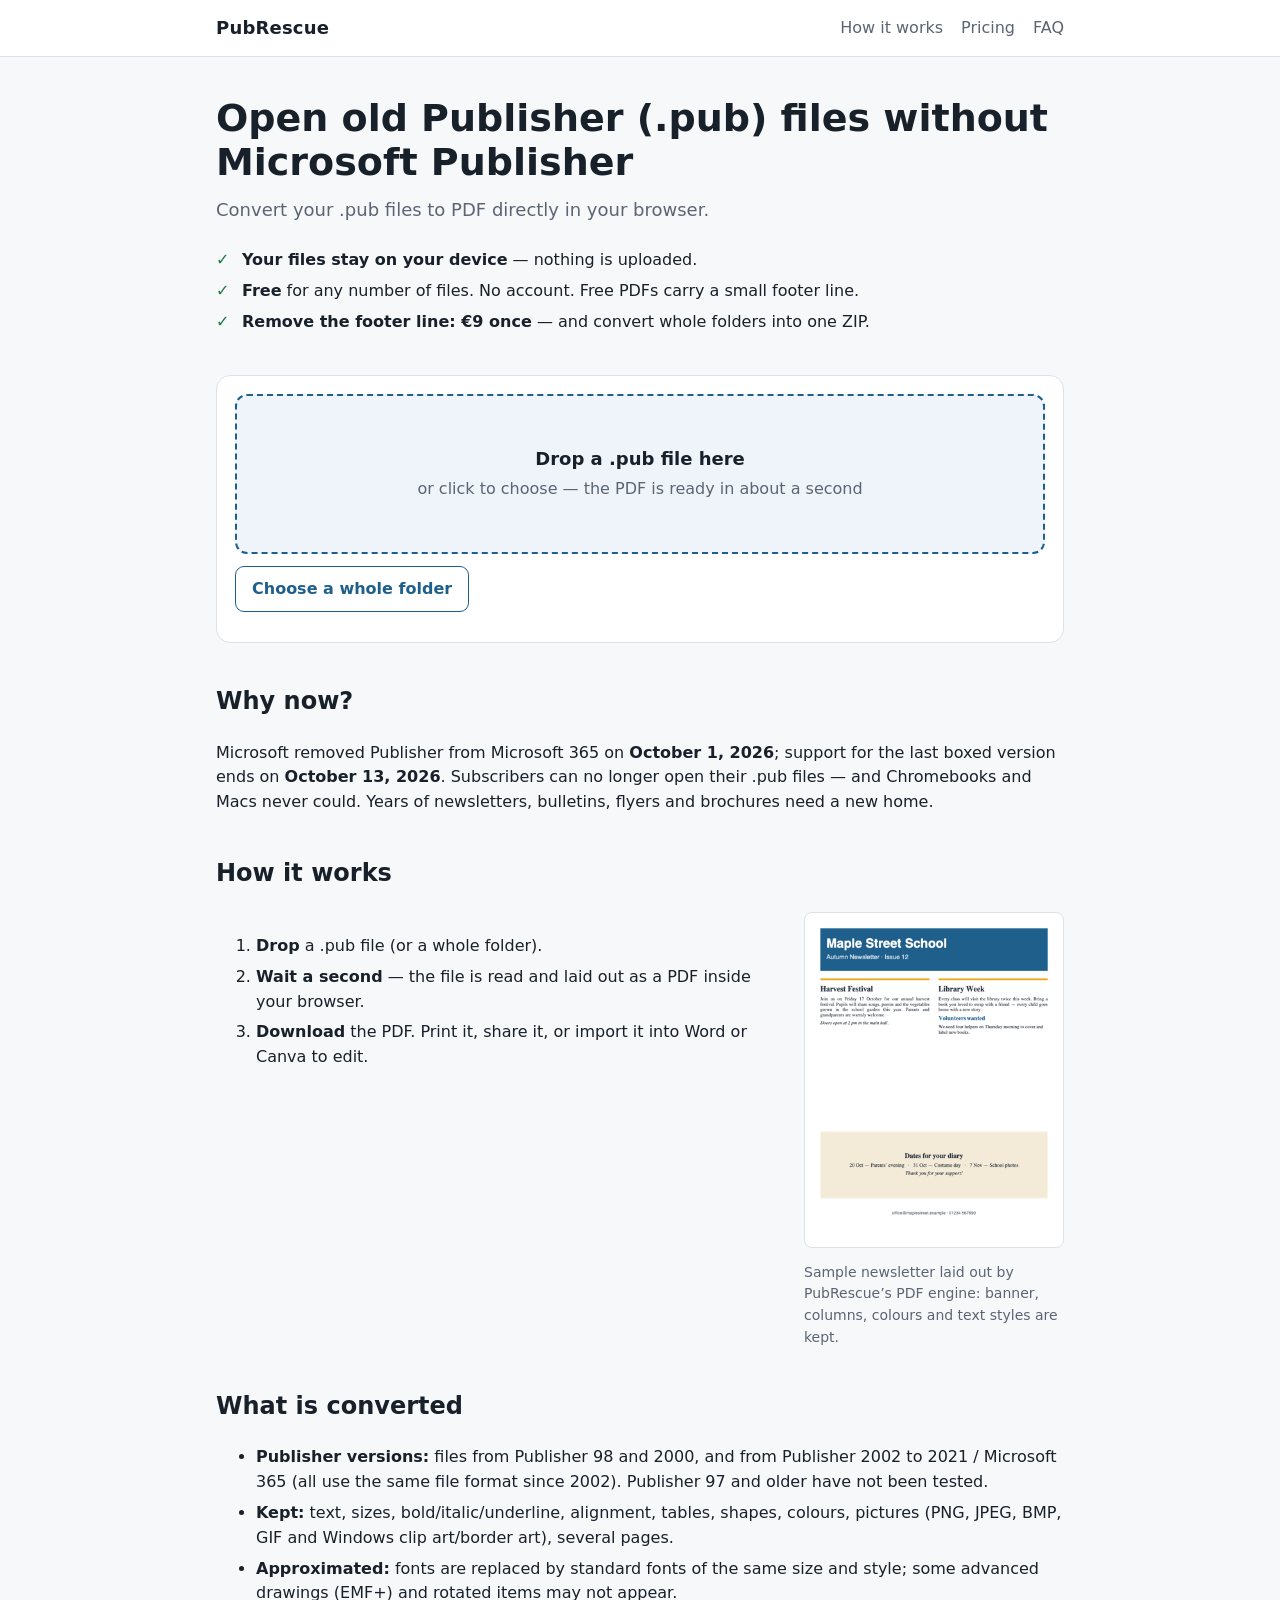
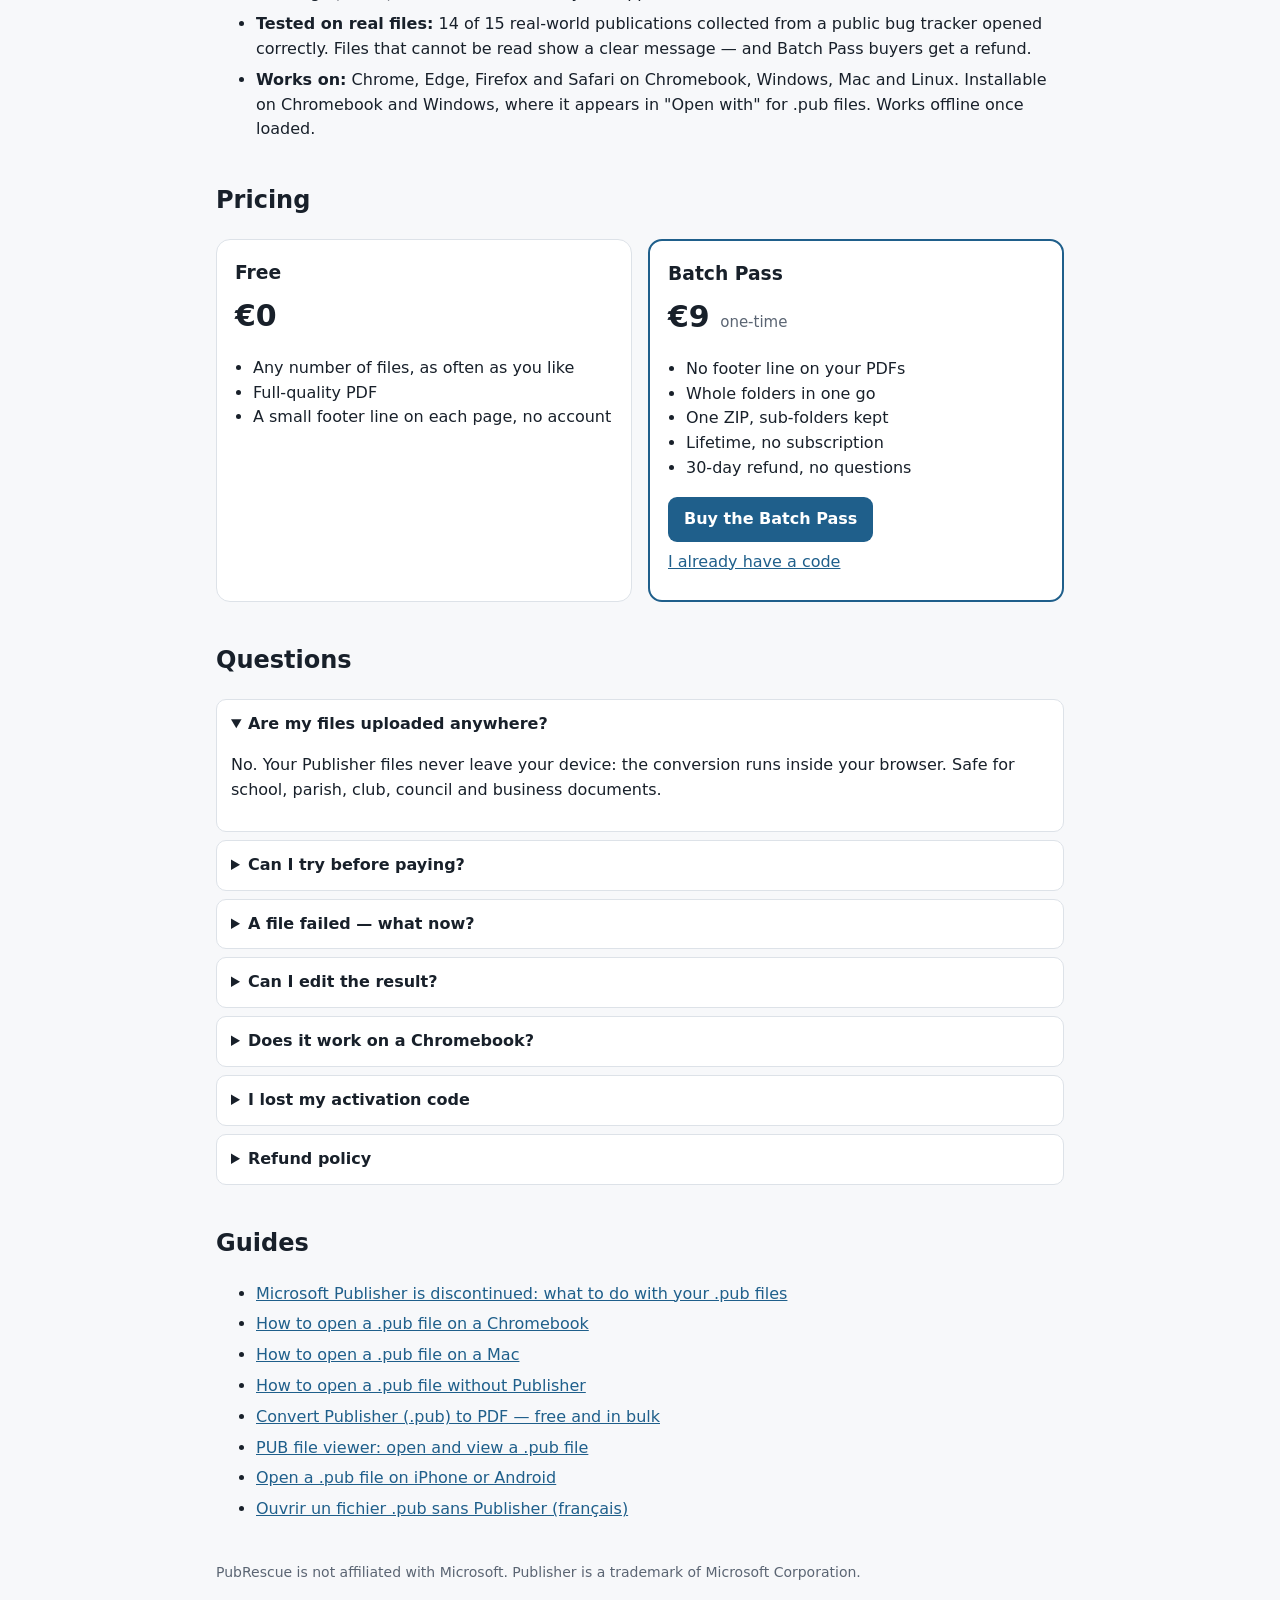
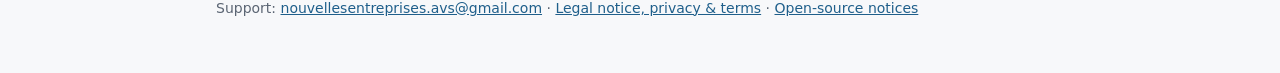
==== commit 678af262: "PubRescue: free conversions for any number of files with a small footer line; the Batch Pass removes" ====
--- a/index.html
+++ b/index.html
@@ -4,14 +4,14 @@
 <meta charset="utf-8">
 <meta name="viewport" content="width=device-width, initial-scale=1">
 <title>Open Publisher (.pub) files without Publisher — free PDF converter | PubRescue</title>
-<meta name="description" content="Open old Microsoft Publisher (.pub) files without Publisher. Convert them to PDF in your browser — your files stay on your device. Free for single files, €9 one-time for whole folders.">
+<meta name="description" content="Open old Microsoft Publisher (.pub) files without Publisher. Convert them to PDF in your browser — your files stay on your device. Free with a small footer line on each page; €9 one-time removes it and unlocks whole folders.">
 <link rel="canonical" href="https://ycmmm-hub.github.io/pubrescue/">
 <link rel="manifest" href="manifest.webmanifest">
 <link rel="icon" href="icons/icon-192.png">
 <meta name="theme-color" content="#1f5f8b">
 <link rel="stylesheet" href="css/app.css">
 <script type="application/ld+json">
-{"@context":"https://schema.org","@type":"SoftwareApplication","name":"PubRescue","applicationCategory":"UtilitiesApplication","operatingSystem":"Web browser (ChromeOS, Windows, macOS, Linux)","offers":[{"@type":"Offer","price":"0","priceCurrency":"EUR","description":"Convert one .pub file at a time to PDF"},{"@type":"Offer","price":"9","priceCurrency":"EUR","description":"Batch Pass: whole folders to a ZIP of PDFs"}]}
+{"@context":"https://schema.org","@type":"SoftwareApplication","name":"PubRescue","applicationCategory":"UtilitiesApplication","operatingSystem":"Web browser (ChromeOS, Windows, macOS, Linux)","offers":[{"@type":"Offer","price":"0","priceCurrency":"EUR","description":"Convert .pub files to PDF, free, with a small footer line on each page"},{"@type":"Offer","price":"9","priceCurrency":"EUR","description":"Batch Pass: whole folders to a ZIP of PDFs"}]}
 </script>
 </head>
 <body>
@@ -28,8 +28,8 @@
     <p class="lead">Convert your .pub files to PDF directly in your browser.</p>
     <ul class="promises">
       <li><b>Your files stay on your device</b> — nothing is uploaded.</li>
-      <li><b>Free</b> for one file at a time. No account, no watermark.</li>
-      <li><b>Whole folders: <span class="price-copy">€9</span> once</b> — every file converted into one ZIP.</li>
+      <li><b>Free</b> for any number of files. No account. Free PDFs carry a small footer line.</li>
+      <li><b>Remove the footer line: <span class="price-copy">€9</span> once</b> — and convert whole folders into one ZIP.</li>
     </ul>
   </section>
 
@@ -59,7 +59,7 @@
     <h2>How it works</h2>
     <div class="example">
       <ol class="steps">
-        <li><b>Drop</b> a .pub file (or a whole folder with the Batch Pass).</li>
+        <li><b>Drop</b> a .pub file (or a whole folder).</li>
         <li><b>Wait a second</b> — the file is read and laid out as a PDF inside your browser.</li>
         <li><b>Download</b> the PDF. Print it, share it, or import it into Word or Canva to edit.</li>
       </ol>
@@ -87,12 +87,12 @@
       <div class="plan">
         <h3>Free</h3>
         <p class="amount">€0</p>
-        <ul><li>One file at a time, as often as you like</li><li>Full-quality PDF</li><li>No watermark, no account</li></ul>
+        <ul><li>Any number of files, as often as you like</li><li>Full-quality PDF</li><li>A small footer line on each page, no account</li></ul>
       </div>
       <div class="plan featured">
         <h3>Batch Pass</h3>
         <p class="amount"><span class="price-copy">€9</span> <small>one-time</small></p>
-        <ul><li>Whole folders in one go</li><li>One ZIP, sub-folders kept</li><li>Lifetime, no subscription</li><li>30-day refund, no questions</li></ul>
+        <ul><li>No footer line on your PDFs</li><li>Whole folders in one go</li><li>One ZIP, sub-folders kept</li><li>Lifetime, no subscription</li><li>30-day refund, no questions</li></ul>
         <a id="buy" class="btn" href="#" target="_blank" rel="noopener">Buy the Batch Pass</a>
         <button id="have-code" class="link">I already have a code</button>
       </div>
@@ -102,7 +102,7 @@
   <section id="faq" class="faq">
     <h2>Questions</h2>
     <details open><summary>Are my files uploaded anywhere?</summary><p>No. Your Publisher files never leave your device: the conversion runs inside your browser. Safe for school, parish, club, council and business documents.</p></details>
-    <details><summary>Can I try before paying?</summary><p>Yes — convert as many single files as you want for free. The Batch Pass only saves you from doing them one by one.</p></details>
+    <details><summary>Can I try before paying?</summary><p>Yes — convert as many files as you want for free; each PDF carries a small footer line. The Batch Pass removes it and converts whole folders into one ZIP.</p></details>
     <details><summary>A file failed — what now?</summary><p>Some damaged or unusual files cannot be read yet. If you bought the Batch Pass and it does not work for your files, you get a full refund.</p></details>
     <details><summary>Can I edit the result?</summary><p>The PDF keeps your layout for reading, printing and archiving. To edit, open the PDF in Word, or import it into Canva or Google Docs.</p></details>
     <details><summary>Does it work on a Chromebook?</summary><p>Yes. In Chrome, click the install icon in the address bar: PubRescue then appears in "Open with" for .pub files in the Files app.</p></details>
@@ -132,8 +132,8 @@
 
 <div id="paywall" class="modal" hidden>
   <div class="card" role="dialog" aria-labelledby="pw-title">
-    <h2 id="pw-title">Convert whole folders at once</h2>
-    <p>The free version converts one file at a time. The <b>Batch Pass</b> converts every file you drop and gives you one ZIP with your folders kept — one payment, no subscription, 30-day refund.</p>
+    <h2 id="pw-title">Remove the footer line, convert whole folders</h2>
+    <p>The free version adds a small footer line to each page. The <b>Batch Pass</b> removes it, converts every file you drop and gives you one ZIP with your folders kept — one payment, no subscription, 30-day refund.</p>
     <a id="paywall-buy" class="btn" href="#" target="_blank" rel="noopener">Buy for <span class="price-copy">€9</span></a>
     <form id="activate">
       <label for="code">Already paid? Enter the activation code shown after payment:</label>
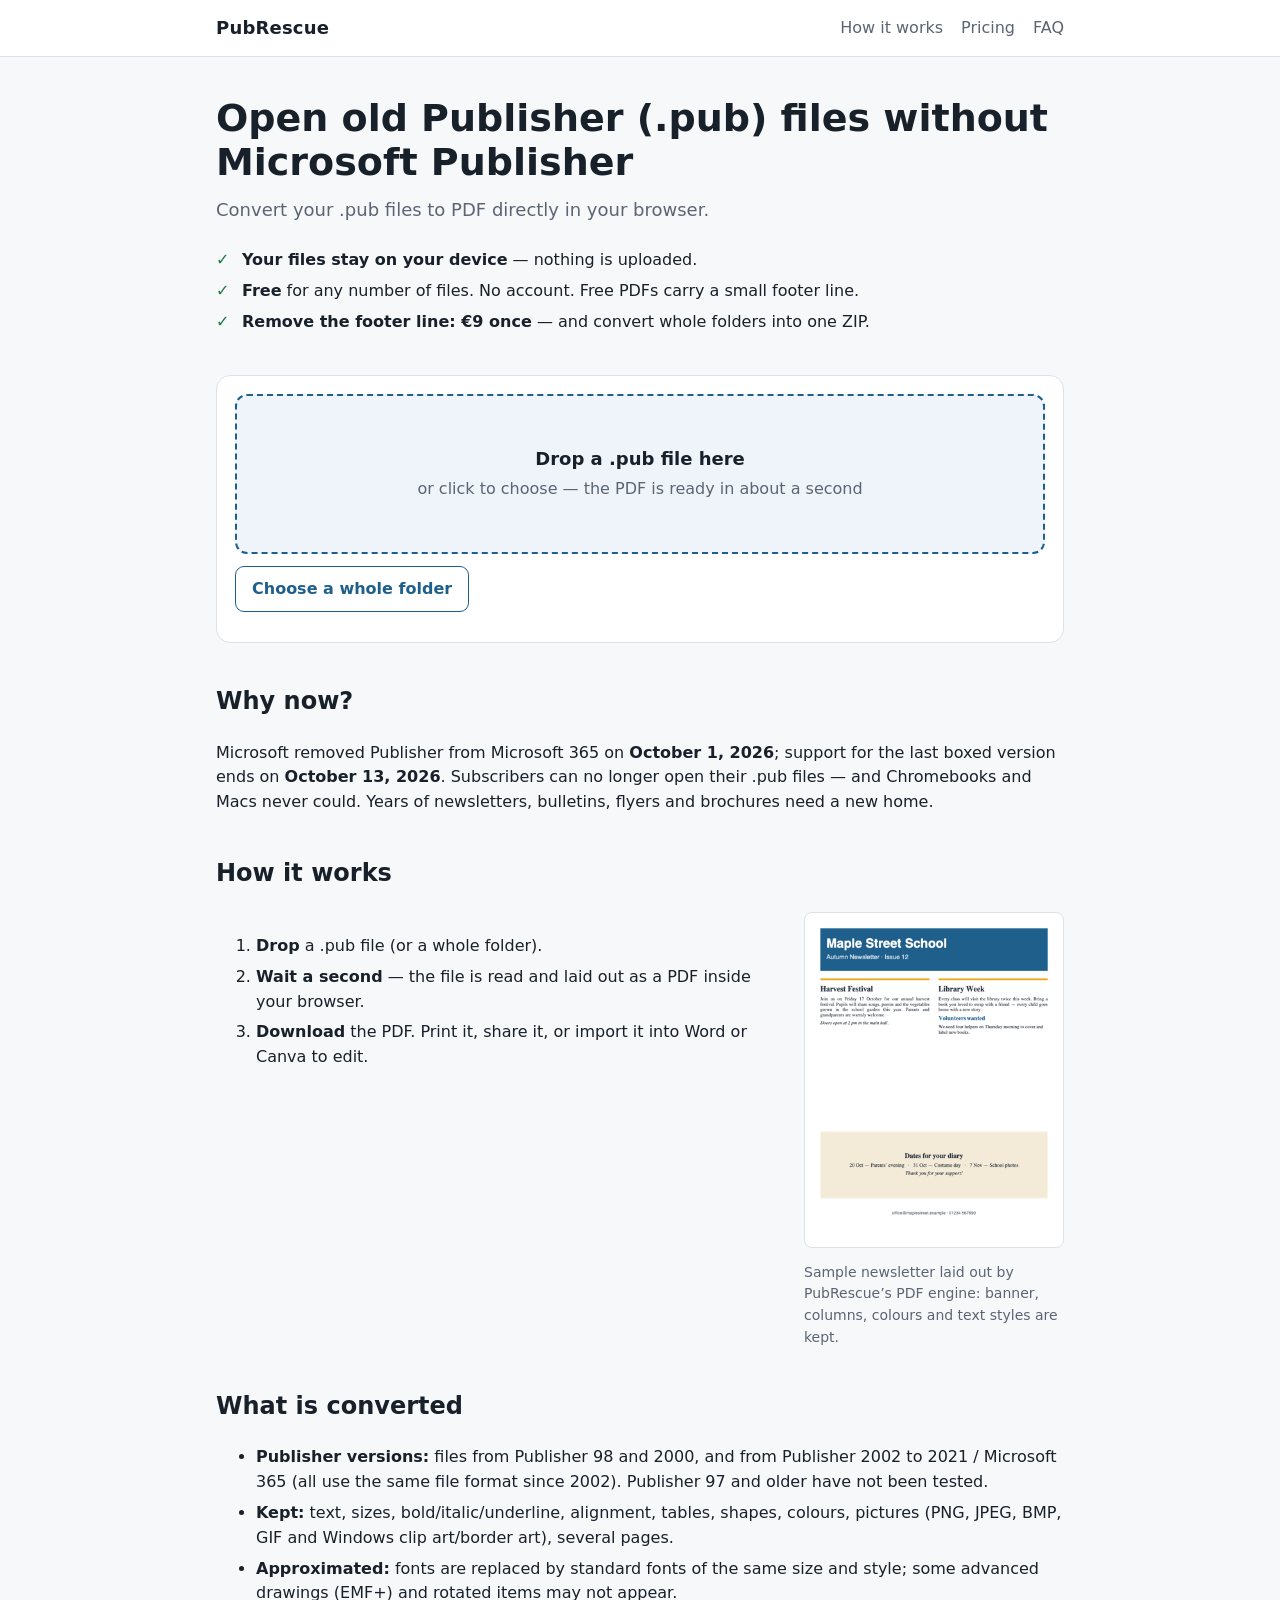
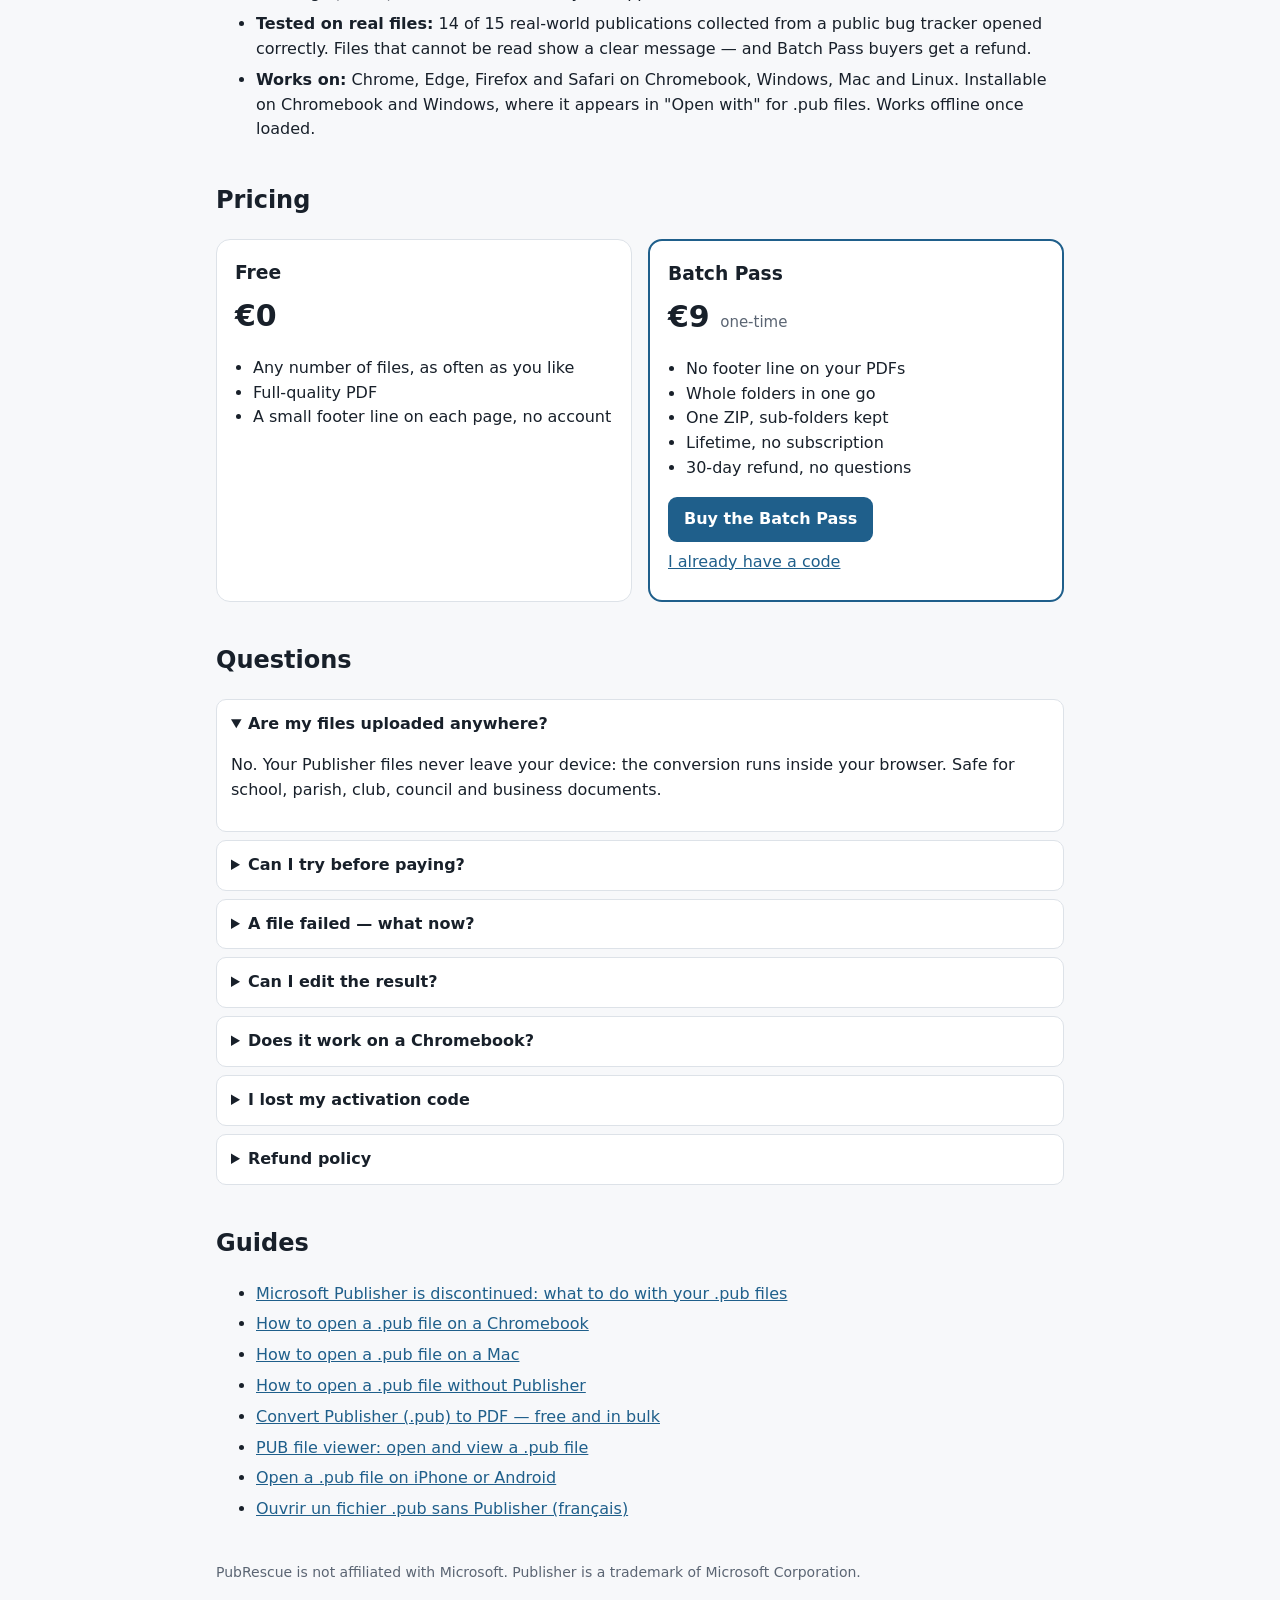
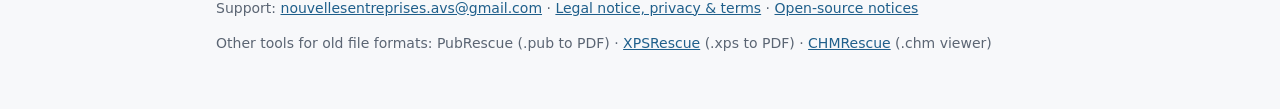
==== commit 413fca4c: "Cross-link the three old-format tools in the home footer Co-Authored-By: Claude Sonnet 5.5 <noreply@" ====
--- a/index.html
+++ b/index.html
@@ -128,6 +128,7 @@
 <footer class="wrap foot">
   <p>PubRescue is not affiliated with Microsoft. Publisher is a trademark of Microsoft Corporation.</p>
   <p>Support: <a href="mailto:nouvellesentreprises.avs@gmail.com">nouvellesentreprises.avs@gmail.com</a> · <a href="legal.html">Legal notice, privacy &amp; terms</a> · <a href="third-party-notices.html">Open-source notices</a></p>
+  <p class="studio-links">Other tools for old file formats: PubRescue (.pub to PDF) · <a href="https://ycmmm-hub.github.io/xpsrescue/">XPSRescue</a> (.xps to PDF) · <a href="https://ycmmm-hub.github.io/chmrescue/">CHMRescue</a> (.chm viewer)</p>
 </footer>
 
 <div id="paywall" class="modal" hidden>
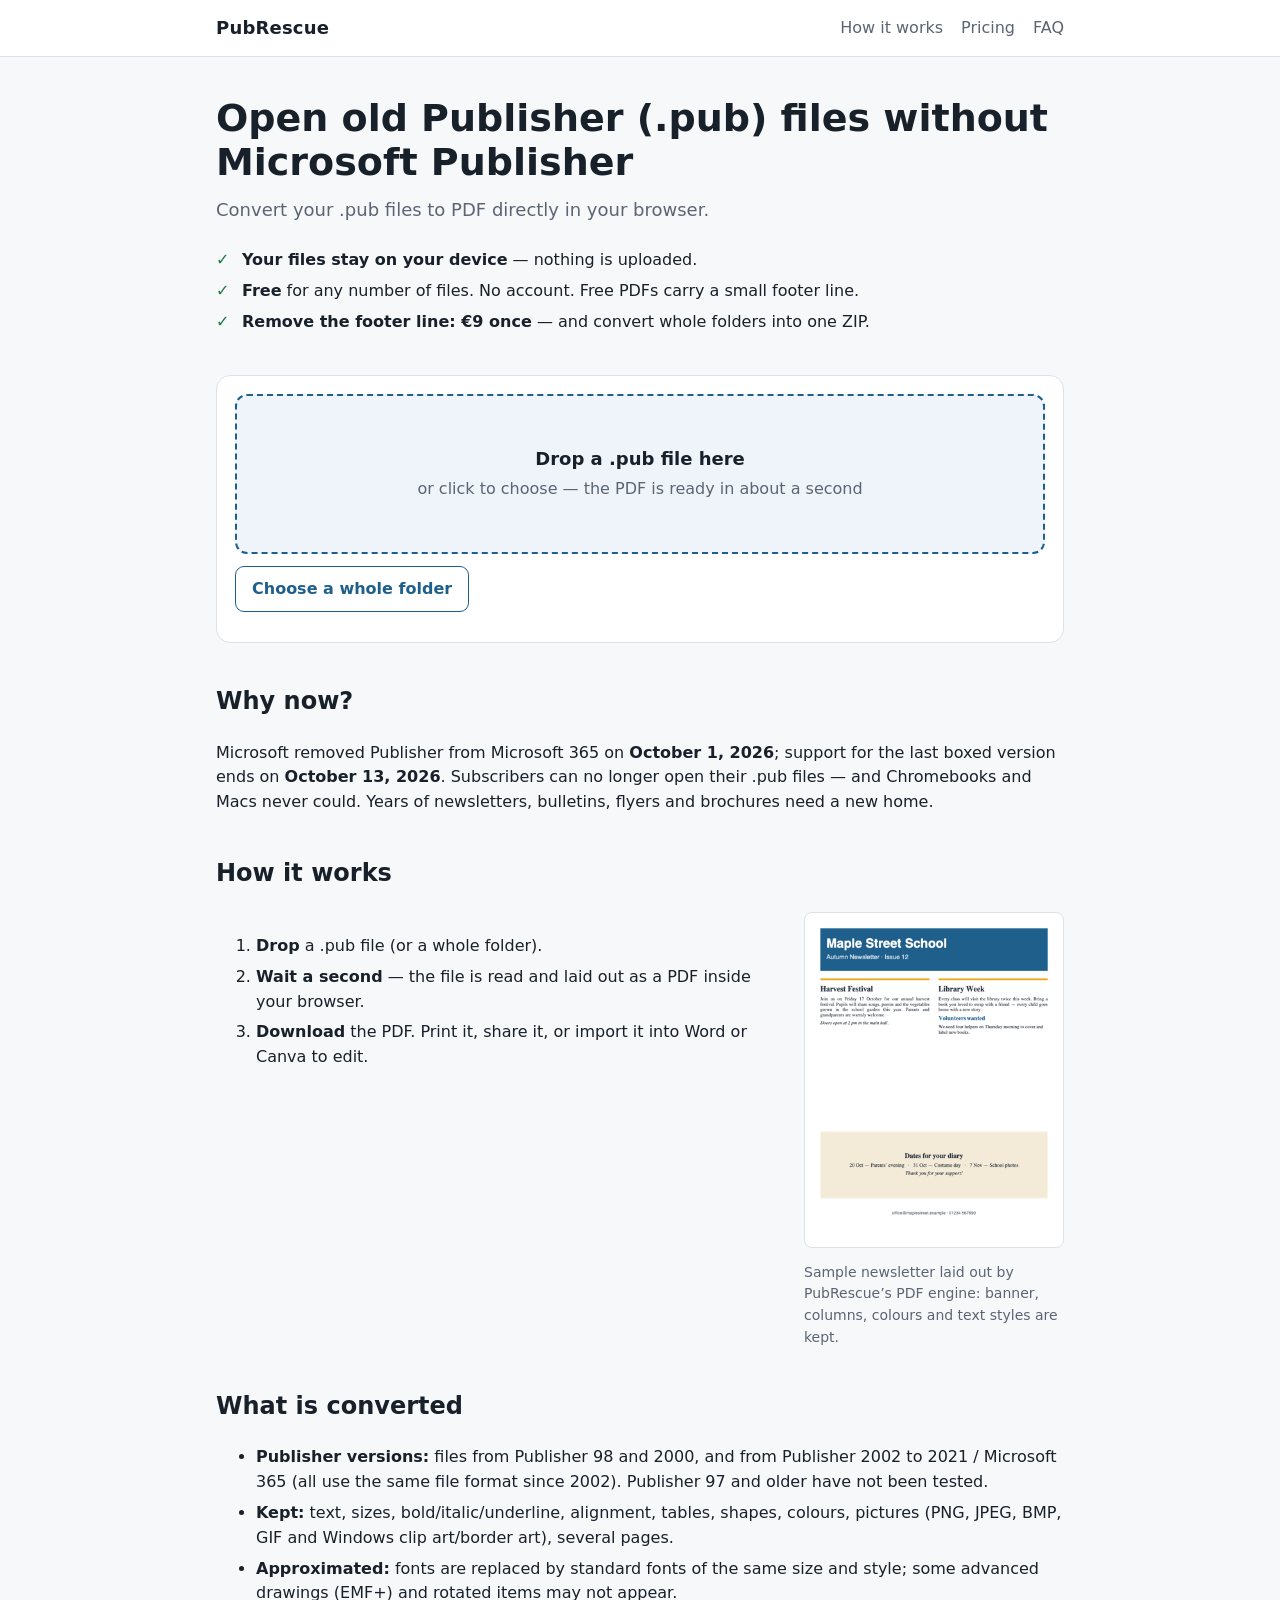
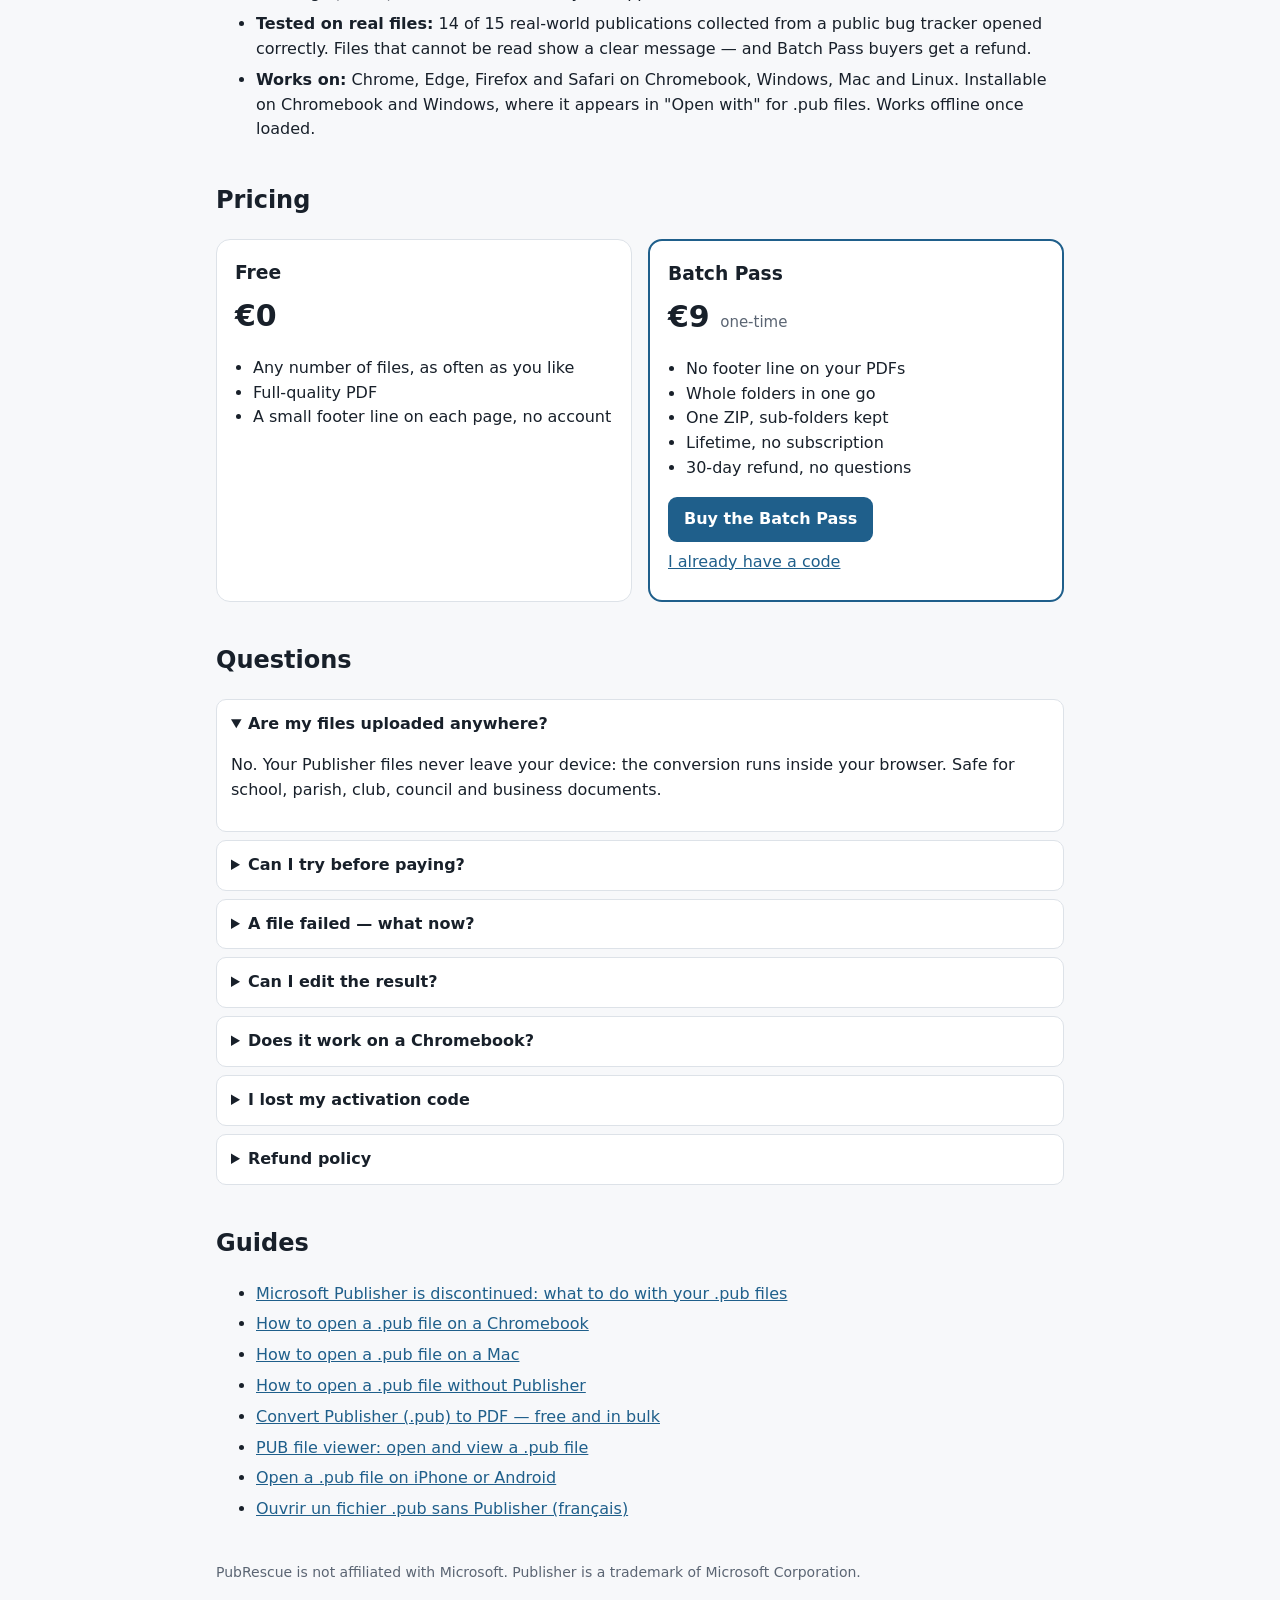
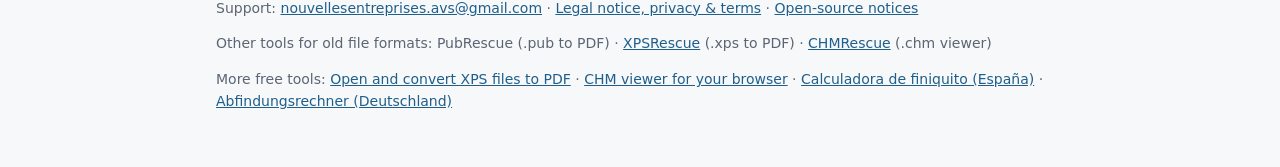
==== commit e234fbc5: "Add cross-links to the other free tools in the home footer Co-Authored-By: Claude Sonnet 5.5 <norepl" ====
--- a/index.html
+++ b/index.html
@@ -129,6 +129,7 @@
   <p>PubRescue is not affiliated with Microsoft. Publisher is a trademark of Microsoft Corporation.</p>
   <p>Support: <a href="mailto:nouvellesentreprises.avs@gmail.com">nouvellesentreprises.avs@gmail.com</a> · <a href="legal.html">Legal notice, privacy &amp; terms</a> · <a href="third-party-notices.html">Open-source notices</a></p>
   <p class="studio-links">Other tools for old file formats: PubRescue (.pub to PDF) · <a href="https://ycmmm-hub.github.io/xpsrescue/">XPSRescue</a> (.xps to PDF) · <a href="https://ycmmm-hub.github.io/chmrescue/">CHMRescue</a> (.chm viewer)</p>
+  <p class="more-tools">More free tools: <a href="https://ycmmm-hub.github.io/xpsrescue/">Open and convert XPS files to PDF</a> · <a href="https://ycmmm-hub.github.io/chmrescue/">CHM viewer for your browser</a> · <a href="https://ycmmm-hub.github.io/finiquito/">Calculadora de finiquito (España)</a> · <a href="https://ycmmm-hub.github.io/abfindung/">Abfindungsrechner (Deutschland)</a></p>
 </footer>
 
 <div id="paywall" class="modal" hidden>
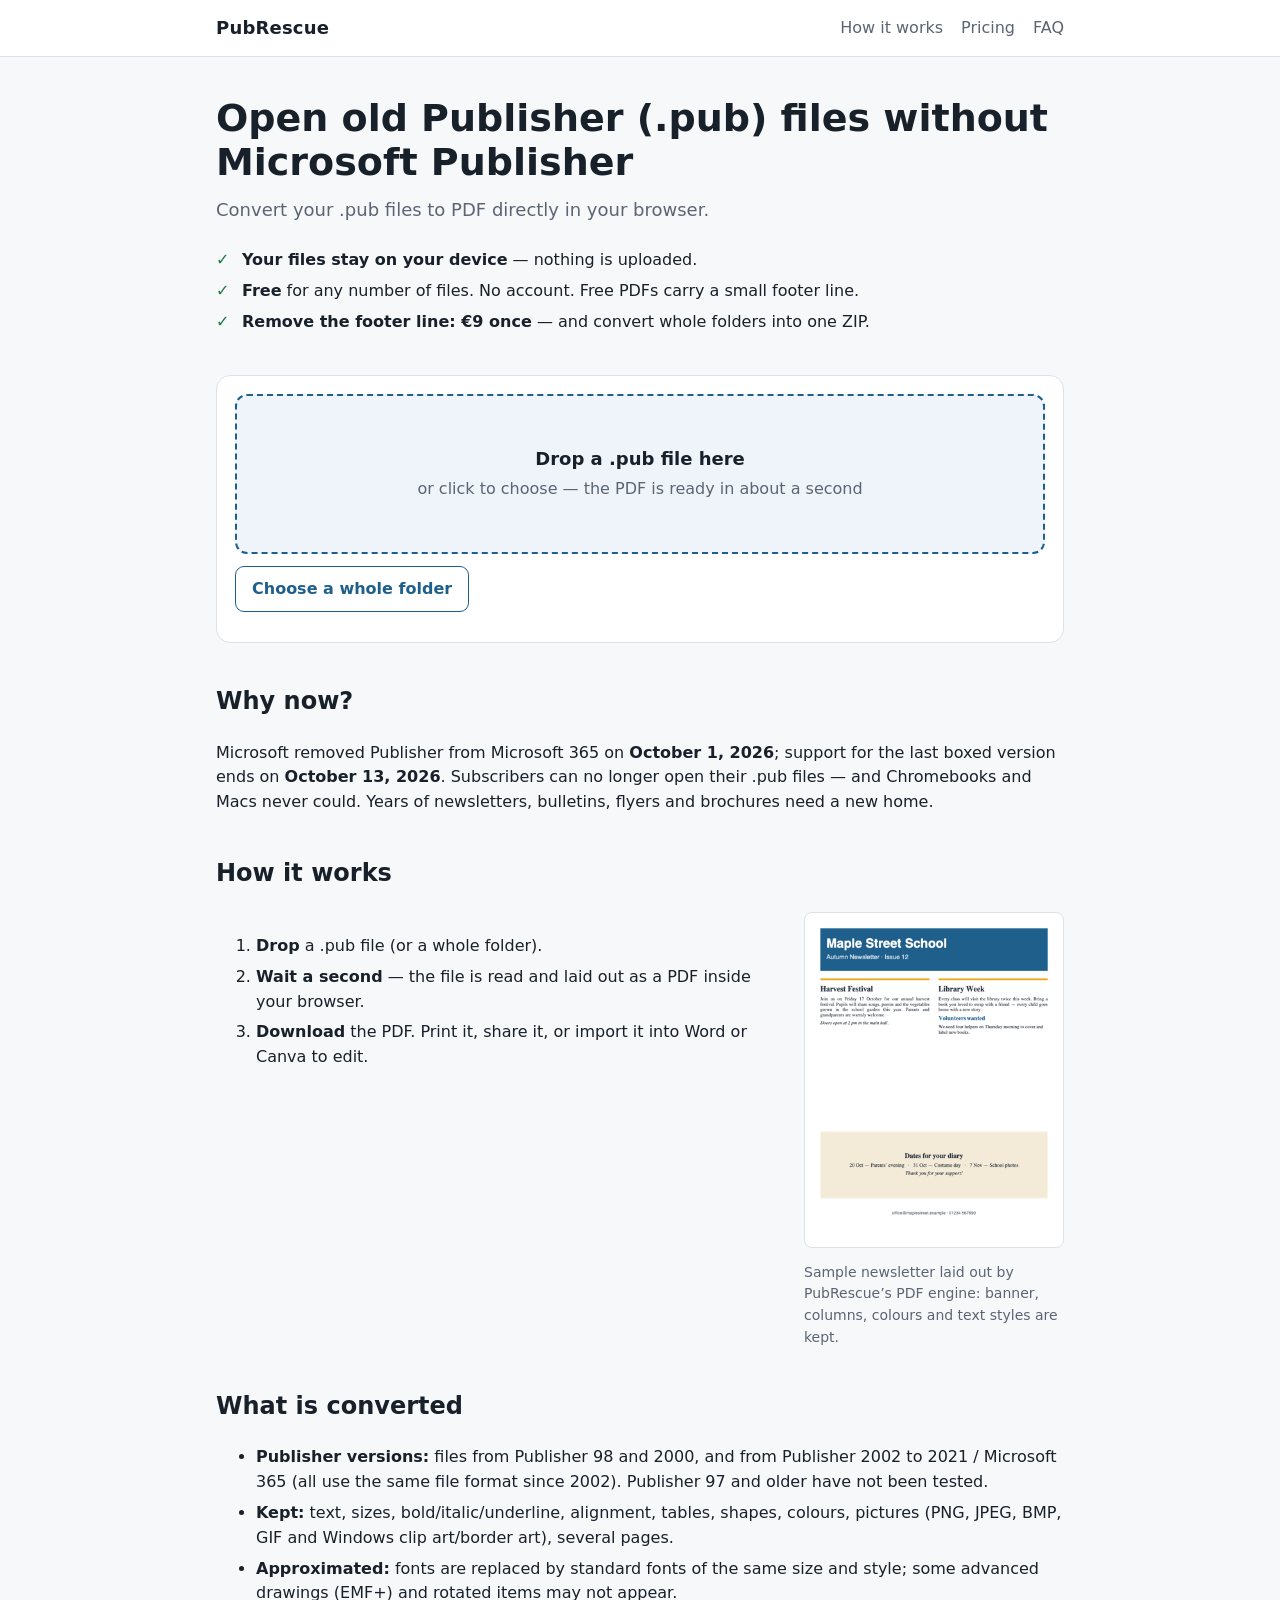
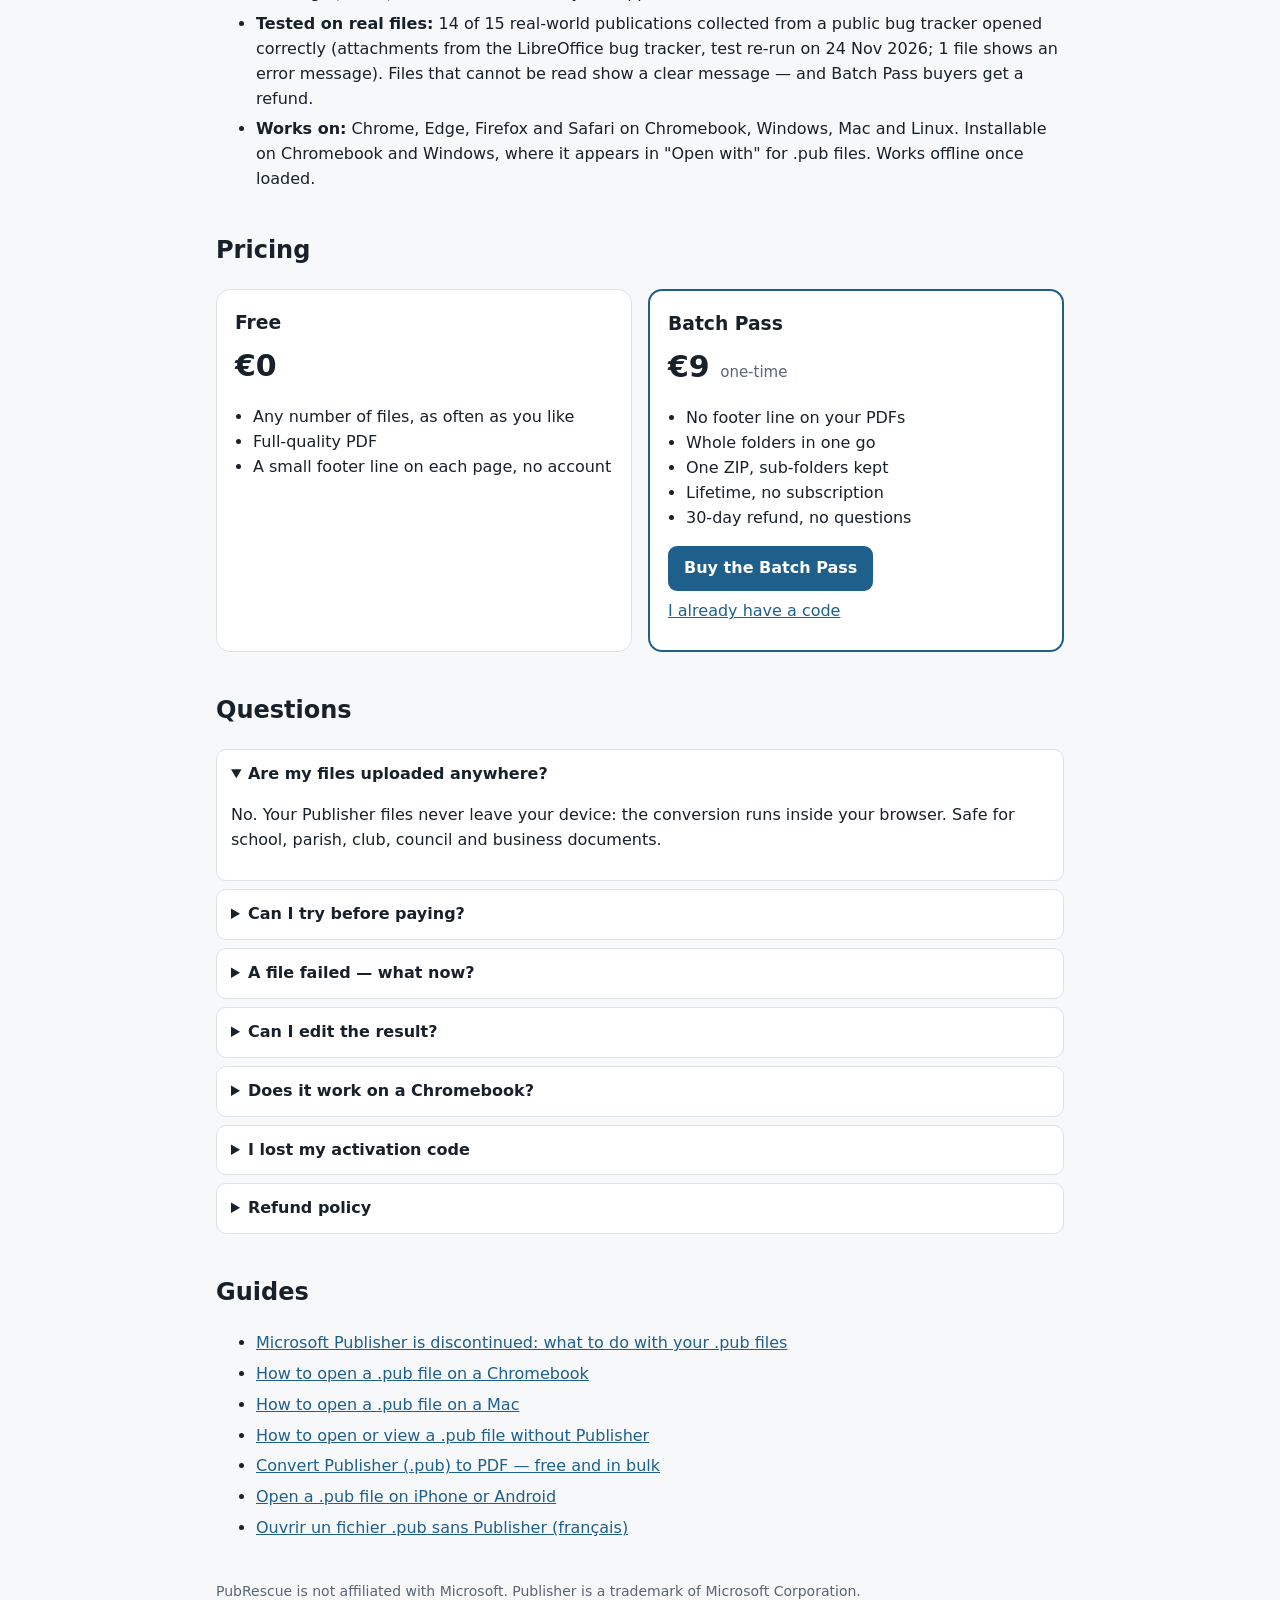
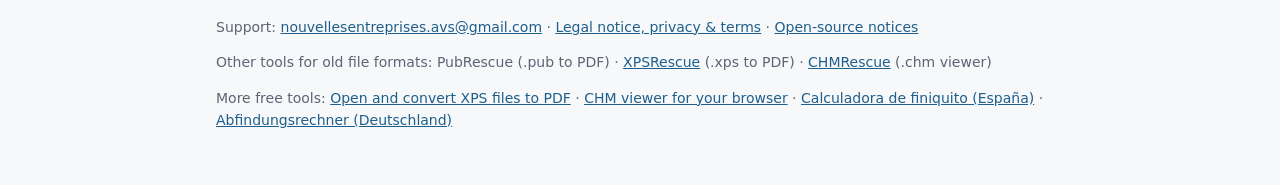
==== commit cc86477e: "Merge pub-file-viewer into open-pub-file-without-publisher, fix meta description, cite real-files te" ====
--- a/index.html
+++ b/index.html
@@ -76,7 +76,7 @@
       <li><b>Publisher versions:</b> files from Publisher 98 and 2000, and from Publisher 2002 to 2021 / Microsoft 365 (all use the same file format since 2002). Publisher 97 and older have not been tested.</li>
       <li><b>Kept:</b> text, sizes, bold/italic/underline, alignment, tables, shapes, colours, pictures (PNG, JPEG, BMP, GIF and Windows clip art/border art), several pages.</li>
       <li><b>Approximated:</b> fonts are replaced by standard fonts of the same size and style; some advanced drawings (EMF+) and rotated items may not appear.</li>
-      <li><b>Tested on real files:</b> 14 of 15 real-world publications collected from a public bug tracker opened correctly. Files that cannot be read show a clear message — and Batch Pass buyers get a refund.</li>
+      <li><b>Tested on real files:</b> 14 of 15 real-world publications collected from a public bug tracker opened correctly (attachments from the LibreOffice bug tracker, test re-run on 24 Nov 2026; 1 file shows an error message). Files that cannot be read show a clear message — and Batch Pass buyers get a refund.</li>
       <li><b>Works on:</b> Chrome, Edge, Firefox and Safari on Chromebook, Windows, Mac and Linux. Installable on Chromebook and Windows, where it appears in "Open with" for .pub files. Works offline once loaded.</li>
     </ul>
   </section>
@@ -116,9 +116,8 @@
       <li><a href="microsoft-publisher-discontinued.html">Microsoft Publisher is discontinued: what to do with your .pub files</a></li>
       <li><a href="open-pub-file-on-chromebook.html">How to open a .pub file on a Chromebook</a></li>
       <li><a href="open-pub-file-on-mac.html">How to open a .pub file on a Mac</a></li>
-      <li><a href="open-pub-file-without-publisher.html">How to open a .pub file without Publisher</a></li>
+      <li><a href="open-pub-file-without-publisher.html">How to open or view a .pub file without Publisher</a></li>
       <li><a href="convert-publisher-to-pdf.html">Convert Publisher (.pub) to PDF — free and in bulk</a></li>
-      <li><a href="pub-file-viewer.html">PUB file viewer: open and view a .pub file</a></li>
       <li><a href="open-pub-file-on-phone.html">Open a .pub file on iPhone or Android</a></li>
       <li><a href="ouvrir-fichier-publisher-sans-publisher.html" hreflang="fr">Ouvrir un fichier .pub sans Publisher (français)</a></li>
     </ul>
